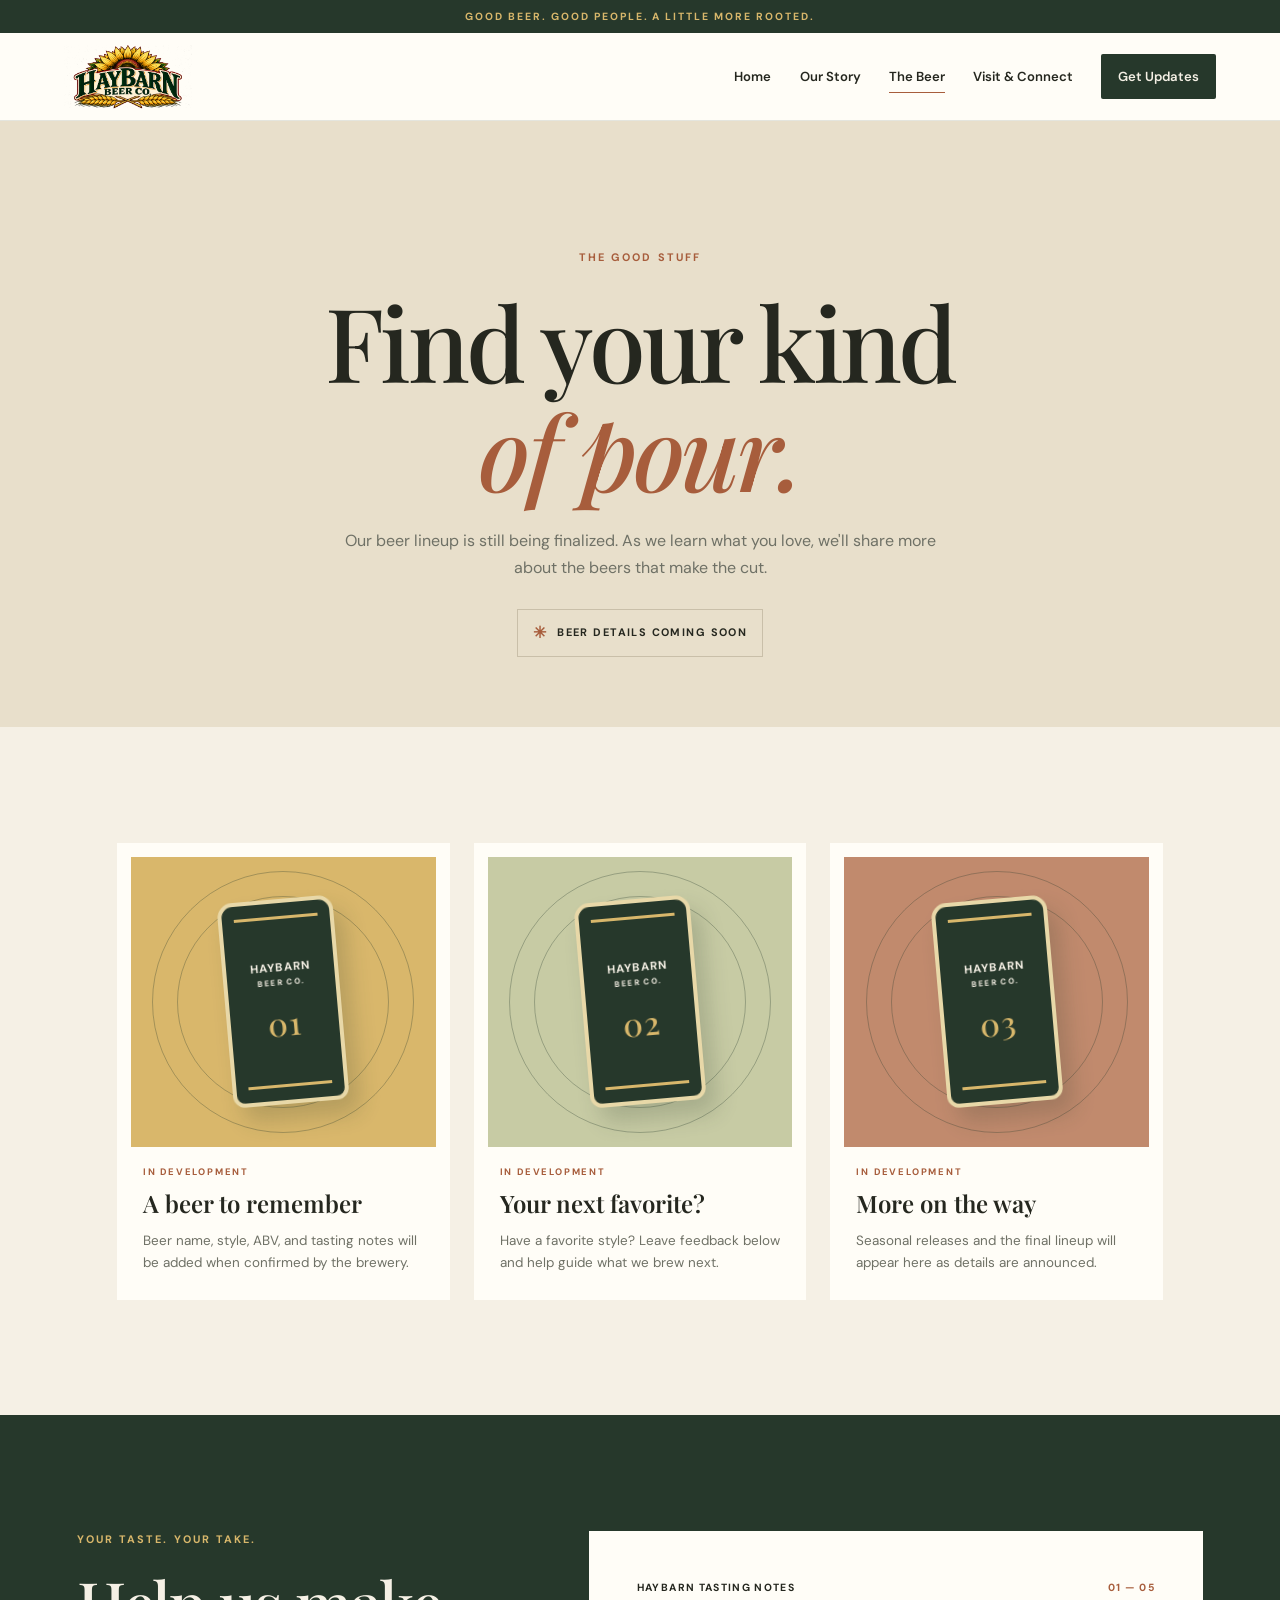
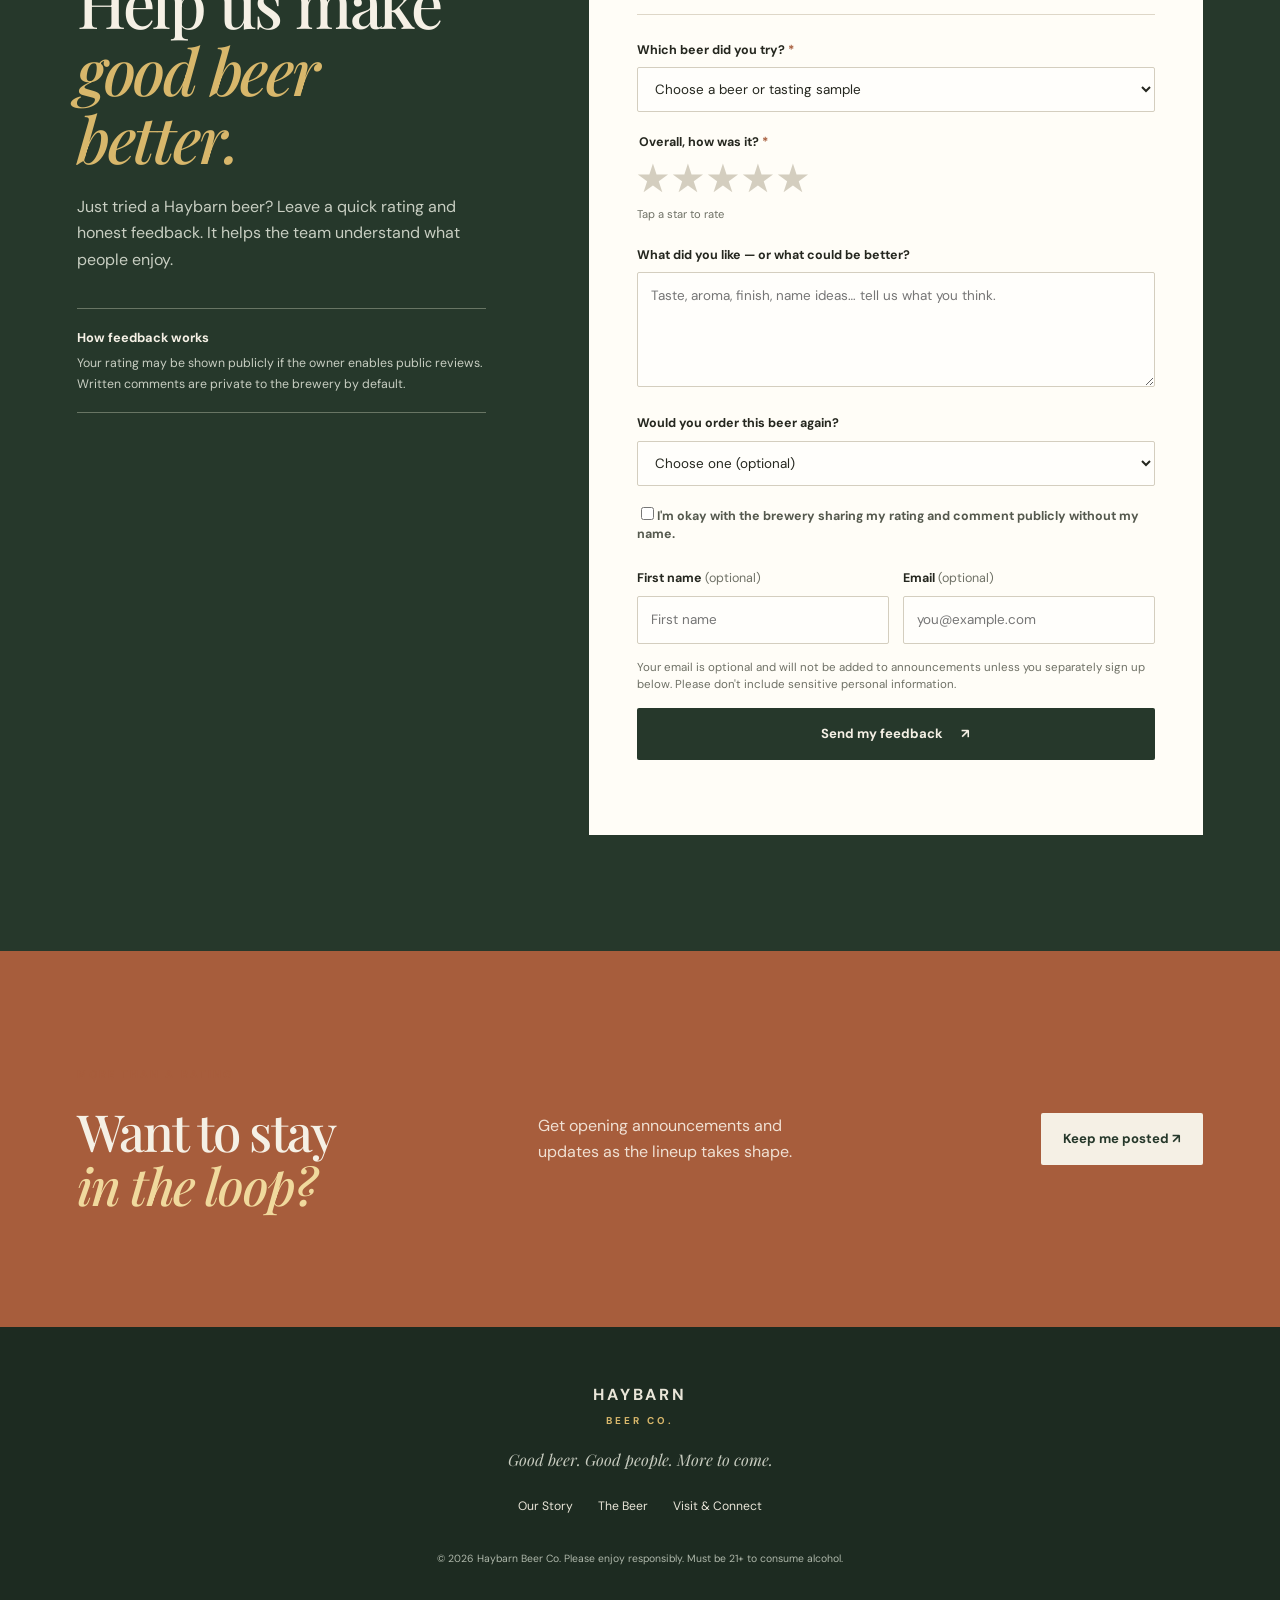
==== beer.html @ 7cfd54af "Initial Haybarn Beer Co. website" ====
<!doctype html>
<html lang="en">
<head>
  <meta charset="utf-8"><meta name="viewport" content="width=device-width, initial-scale=1"><meta name="theme-color" content="#26382b">
  <meta name="description" content="Explore Haybarn Beer Co. beers and share your tasting feedback.">
  <title>The Beer & Feedback | Haybarn Beer Co.</title>
  <link rel="preconnect" href="https://fonts.googleapis.com"><link rel="preconnect" href="https://fonts.gstatic.com" crossorigin>
  <link href="https://fonts.googleapis.com/css2?family=DM+Sans:wght@400;500;600;700&family=Playfair+Display:wght@500;600;700&display=swap" rel="stylesheet">
  <link rel="stylesheet" href="style.css"><script src="script.js" defer></script>
</head>
<body>
  <div class="announcement-bar">GOOD BEER. GOOD PEOPLE. A LITTLE MORE ROOTED.</div>
  <header class="site-header"><a class="brand" href="index.html" aria-label="Haybarn Beer Co. home"><img class="brand-logo" src="assets/haybarn-logo.png" alt="Haybarn Beer Co."></a><button class="nav-toggle" aria-expanded="false" aria-controls="site-nav" aria-label="Toggle navigation"><span></span><span></span><span></span></button><nav id="site-nav" class="site-nav"><a href="index.html">Home</a><a href="story.html">Our Story</a><a class="active" href="beer.html">The Beer</a><a href="visit.html">Visit & Connect</a><a class="nav-cta" href="visit.html#updates">Get Updates</a></nav></header>
  <main>
    <section class="page-hero beer-hero"><p class="eyebrow">THE GOOD STUFF</p><h1>Find your kind<br><em>of pour.</em></h1><p>Our beer lineup is still being finalized. As we learn what you love, we'll share more about the beers that make the cut.</p><div class="coming-soon-tag"><span>✳</span> BEER DETAILS COMING SOON</div></section>
    <section class="section beer-placeholder-grid"><article class="beer-placeholder"><div class="beer-art art-amber"><span class="can-label">HAYBARN<br><small>BEER CO.</small><b>01</b></span></div><div><p class="eyebrow">IN DEVELOPMENT</p><h3>A beer to remember</h3><p>Beer name, style, ABV, and tasting notes will be added when confirmed by the brewery.</p></div></article><article class="beer-placeholder"><div class="beer-art art-gold"><span class="can-label">HAYBARN<br><small>BEER CO.</small><b>02</b></span></div><div><p class="eyebrow">IN DEVELOPMENT</p><h3>Your next favorite?</h3><p>Have a favorite style? Leave feedback below and help guide what we brew next.</p></div></article><article class="beer-placeholder"><div class="beer-art art-rust"><span class="can-label">HAYBARN<br><small>BEER CO.</small><b>03</b></span></div><div><p class="eyebrow">IN DEVELOPMENT</p><h3>More on the way</h3><p>Seasonal releases and the final lineup will appear here as details are announced.</p></div></article></section>

    <section class="section feedback-section" id="feedback"><div class="feedback-intro"><p class="eyebrow eyebrow-gold">YOUR TASTE. YOUR TAKE.</p><h2>Help us make<br><em>good beer better.</em></h2><p>Just tried a Haybarn beer? Leave a quick rating and honest feedback. It helps the team understand what people enjoy.</p><div class="feedback-note"><strong>How feedback works</strong><span>Your rating may be shown publicly if the owner enables public reviews. Written comments are private to the brewery by default.</span></div></div>
      <form class="feedback-form" id="feedback-form">
        <div class="form-heading"><span>HAYBARN TASTING NOTES</span><span class="form-index">01 — 05</span></div>
        <label for="beer-select">Which beer did you try? <span class="required">*</span></label>
        <select id="beer-select" name="beer" required><option value="">Choose a beer or tasting sample</option><option>Sample 1 — name to be confirmed</option><option>Sample 2 — name to be confirmed</option><option>Sample 3 — name to be confirmed</option><option>Not sure / multiple beers</option></select>
        <fieldset class="rating-field"><legend>Overall, how was it? <span class="required">*</span></legend><div class="star-rating" role="radiogroup" aria-label="Overall rating">
          <input type="radio" id="star-5" name="rating" value="5" required><label for="star-5" title="5 stars">★</label>
          <input type="radio" id="star-4" name="rating" value="4"><label for="star-4" title="4 stars">★</label>
          <input type="radio" id="star-3" name="rating" value="3"><label for="star-3" title="3 stars">★</label>
          <input type="radio" id="star-2" name="rating" value="2"><label for="star-2" title="2 stars">★</label>
          <input type="radio" id="star-1" name="rating" value="1"><label for="star-1" title="1 star">★</label>
        </div><span class="rating-hint" id="rating-hint">Tap a star to rate</span></fieldset>
        <label for="liked">What did you like — or what could be better?</label><textarea id="liked" name="comments" rows="4" maxlength="1200" placeholder="Taste, aroma, finish, name ideas… tell us what you think."></textarea>
        <label for="would-order">Would you order this beer again?</label><select id="would-order" name="would_order"><option value="">Choose one (optional)</option><option>Definitely</option><option>Probably</option><option>Not sure yet</option><option>Probably not</option></select>
        <label class="checkbox-label"><input type="checkbox" name="public_ok" value="yes"><span>I'm okay with the brewery sharing my rating and comment publicly without my name.</span></label>
        <div class="form-two"><div><label for="review-name">First name <span class="optional">(optional)</span></label><input id="review-name" name="first_name" maxlength="60" autocomplete="given-name" placeholder="First name"></div><div><label for="review-email">Email <span class="optional">(optional)</span></label><input id="review-email" name="email" type="email" maxlength="160" autocomplete="email" placeholder="you@example.com"></div></div>
        <p class="privacy-note">Your email is optional and will not be added to announcements unless you separately sign up below. Please don't include sensitive personal information.</p>
        <button class="button button-dark button-full" type="submit">Send my feedback <span aria-hidden="true">↗</span></button>
        <p class="form-status" id="feedback-status" role="status" aria-live="polite"></p>
      </form>
    </section>
    <section class="section review-callout"><div><p class="eyebrow">MORE THAN A RATING</p><h2>Want to stay<br><em>in the loop?</em></h2></div><p>Get opening announcements and updates as the lineup takes shape.</p><a class="button button-light" href="visit.html#updates">Keep me posted ↗</a></section>
  </main>
  <footer class="site-footer"><a class="footer-brand" href="index.html">HAYBARN <span>BEER CO.</span></a><p>Good beer. Good people. More to come.</p><div class="footer-links"><a href="story.html">Our Story</a><a href="beer.html">The Beer</a><a href="visit.html">Visit & Connect</a></div><small>© <span data-year></span> Haybarn Beer Co. Please enjoy responsibly. Must be 21+ to consume alcohol.</small></footer>
</body></html>
---- style.css ----
/* Haybarn Beer Co. — rustic editorial design system */
:root{--forest:#26382b;--forest-2:#354936;--cream:#f5f0e5;--paper:#fffdf7;--gold:#d8b76b;--rust:#a75d3c;--ink:#25271f;--muted:#6f7166;--line:#ded7c8;--serif:"Playfair Display",Georgia,serif;--sans:"DM Sans",Arial,sans-serif;--max:1200px}
*{box-sizing:border-box}html{scroll-behavior:smooth;scroll-padding-top:90px}body{margin:0;background:var(--cream);color:var(--ink);font-family:var(--sans);line-height:1.65}a{color:inherit;text-decoration:none}button,input,select,textarea{font:inherit}button,a,input,select,textarea{-webkit-tap-highlight-color:transparent}a:focus-visible,button:focus-visible,input:focus-visible,select:focus-visible,textarea:focus-visible{outline:3px solid var(--rust);outline-offset:3px}.announcement-bar{background:var(--forest);color:var(--gold);text-align:center;padding:8px 14px;font-size:.65rem;font-weight:700;letter-spacing:.19em}.site-header{height:88px;padding:0 max(5vw,24px);display:flex;align-items:center;justify-content:space-between;gap:28px;background:var(--paper);border-bottom:1px solid rgba(38,56,43,.12);position:sticky;top:0;z-index:20}.brand{display:flex;align-items:center;gap:11px;flex-shrink:0}.brand-logo{display:block;width:clamp(150px,19vw,230px);height:auto;max-height:64px;object-fit:contain;object-position:left center}.brand-mark{width:46px;height:46px;border:1.5px solid var(--forest);border-radius:50%;display:grid;place-items:center;font:700 1rem var(--serif);letter-spacing:-.08em;color:var(--forest);position:relative}.brand-mark:after{content:"";position:absolute;inset:4px;border:1px solid var(--gold);border-radius:50%}.brand-name{font-size:.98rem;font-weight:700;letter-spacing:.13em;line-height:1.1}.brand-name small{display:block;text-align:center;font-size:.58rem;letter-spacing:.28em;margin-top:5px}.site-nav{display:flex;align-items:center;gap:clamp(15px,2.2vw,32px);font-size:.82rem;font-weight:600}.site-nav>a:not(.nav-cta){padding:9px 0;position:relative}.site-nav>a:not(.nav-cta):after{content:"";position:absolute;left:0;bottom:3px;width:0;height:1px;background:var(--rust);transition:width .2s}.site-nav>a:hover:after,.site-nav>a.active:after{width:100%}.nav-cta{background:var(--forest);color:var(--cream);padding:12px 17px;border-radius:2px}.nav-cta:hover,.button-dark:hover{background:var(--rust)}.nav-toggle{display:none;background:none;border:0;padding:8px}.nav-toggle span{display:block;width:25px;height:2px;background:var(--forest);margin:5px}
h1,h2,h3,p{margin-top:0}h1,h2{font-family:var(--serif);font-weight:500;line-height:1.06;letter-spacing:-.035em}h1{font-size:clamp(3.5rem,7.6vw,7.2rem);margin-bottom:24px}h2{font-size:clamp(2.6rem,5vw,4.7rem);margin-bottom:22px}h3{font-family:var(--serif);font-weight:600;font-size:1.6rem;line-height:1.2;margin-bottom:12px}h1 em,h2 em{color:var(--rust);font-weight:500}p{margin-bottom:17px}.eyebrow{font-size:.68rem;letter-spacing:.19em;font-weight:700;color:var(--rust);margin-bottom:20px}.eyebrow-gold{color:var(--gold)}.hero{display:grid;grid-template-columns:1fr 1fr;min-height:610px;background:var(--forest);color:var(--cream)}.hero-copy{padding:clamp(48px,8vw,110px) clamp(28px,7vw,100px);align-self:center}.hero-copy h1 em{color:var(--gold)}.hero-intro{max-width:460px;color:#e1dfd3;font-size:1.04rem}.hero-actions{display:flex;align-items:center;gap:25px;flex-wrap:wrap;margin-top:30px}.button{display:inline-flex;justify-content:center;align-items:center;gap:18px;padding:14px 21px;border:1px solid transparent;border-radius:2px;font-size:.82rem;font-weight:700;transition:background .2s,color .2s,border-color .2s;cursor:pointer;min-height:48px}.button-light{background:var(--cream);color:var(--forest)}.button-light:hover{background:var(--gold)}.button-dark{background:var(--forest);color:var(--cream)}.button-outline{border-color:var(--forest);color:var(--forest)}.button-outline:hover{background:var(--forest);color:var(--cream)}.button-full{width:100%}.text-link{font-size:.82rem;font-weight:700;color:var(--forest);border-bottom:1px solid var(--gold);padding-bottom:5px}.text-link span{margin-left:7px}.light-link{color:var(--cream);border-color:var(--gold)}.fine-print,.privacy-note{font-size:.72rem;color:var(--muted);line-height:1.5}.hero-copy .fine-print{color:#b8c0b2;margin-top:26px;margin-bottom:0}.hero-art{position:relative;overflow:hidden;min-height:480px;background:#d8b76b}.hero-art:after{content:"";position:absolute;inset:0;background:linear-gradient(90deg,rgba(38,56,43,.12),transparent 35%);pointer-events:none}.sun{position:absolute;width:170px;height:170px;border-radius:50%;background:#f5e5ad;top:14%;right:17%;z-index:1}.hill{position:absolute;width:125%;height:50%;border-radius:50% 50% 0 0;left:-10%;bottom:-8%}.hill-back{background:#81916a;transform:rotate(-8deg);bottom:7%}.hill-front{background:#4c6447;transform:rotate(8deg);bottom:-13%;left:-12%}.barn{position:absolute;width:205px;left:42%;top:40%;z-index:3;transform:translateX(-50%)}.barn-roof{height:0;width:0;border-left:120px solid transparent;border-right:120px solid transparent;border-bottom:95px solid #713f2c;position:relative;left:-17px}.barn-body{height:165px;background:#a75d3c;border:5px solid #f0dca8;position:relative;margin-top:-1px;box-shadow:inset 0 0 0 5px #a75d3c}.barn-door{position:absolute;bottom:0;left:50%;transform:translateX(-50%);height:100px;width:70px;background:#47392a;border:4px solid #f0dca8;border-bottom:0;border-radius:36px 36px 0 0}.barn-window{position:absolute;top:30px;right:18px;width:25px;height:25px;background:#f0dca8;border:4px solid #713f2c}.hero-stamp{position:absolute;top:12%;left:9%;z-index:4;border:1px solid var(--forest);border-radius:50%;width:112px;height:112px;display:grid;place-content:center;text-align:center;color:var(--forest);font-size:.62rem;font-weight:700;line-height:1.4;letter-spacing:.12em;transform:rotate(-13deg)}.art-caption{position:absolute;z-index:5;bottom:26px;left:30px;font-size:.62rem;letter-spacing:.17em;font-weight:700;color:#fff8e7}.ticker{display:flex;align-items:center;justify-content:center;gap:clamp(15px,4vw,54px);padding:22px 15px;background:var(--gold);font-size:.67rem;font-weight:700;letter-spacing:.16em;flex-wrap:wrap}.ticker b{color:var(--rust);font-size:1rem}.section{padding:clamp(65px,9vw,120px) max(6vw,24px)}.intro-grid{display:grid;grid-template-columns:1fr 1fr;gap:8vw;max-width:var(--max);margin:auto}.intro-body{max-width:490px;align-self:end}.intro-body p{color:#55594e}.intro-body .text-link{display:inline-block;margin-top:10px}.dark-section{background:var(--forest);color:var(--cream)}.section-heading{max-width:var(--max);margin:0 auto 48px;display:flex;align-items:end;justify-content:space-between;gap:45px}.section-heading h2 em{color:var(--gold)}.section-heading>p{max-width:360px;color:#c8cec2}.feature-cards{max-width:var(--max);margin:auto;display:grid;grid-template-columns:repeat(3,1fr);border-top:1px solid #687564;border-bottom:1px solid #687564}.feature-card{padding:28px 28px 30px 0}.feature-card+.feature-card{border-left:1px solid #687564;padding-left:28px}.card-number{font-size:.63rem;letter-spacing:.17em;color:var(--gold);font-weight:700}.feature-icon{font-size:1.8rem;color:var(--gold);margin:27px 0 15px}.feature-card p{font-size:.9rem;color:#c8cec2;min-height:72px}.feature-card .text-link{display:inline-block;margin-top:10px}.home-cta{display:flex;align-items:center;justify-content:center;gap:clamp(25px,5vw,75px);max-width:var(--max);margin:auto}.home-cta h2{font-size:clamp(2.5rem,4vw,3.6rem);margin-bottom:12px}.home-cta p:last-child{margin:0;color:var(--muted)}.cta-seal{flex:0 0 100px;height:100px;border:1px solid var(--rust);border-radius:50%;display:grid;place-content:center;text-align:center;font:700 2rem var(--serif);line-height:.8;color:var(--rust);position:relative}.cta-seal:after{content:"";position:absolute;inset:6px;border:1px solid var(--gold);border-radius:50%}.cta-seal small{font-size:1rem;margin-top:7px}
.site-footer{background:#1d2b21;color:#e9e5d8;text-align:center;padding:55px 24px 30px}.footer-brand{font-weight:700;letter-spacing:.18em;font-size:1rem}.footer-brand span{display:block;font-size:.62rem;letter-spacing:.3em;margin-top:4px;color:var(--gold)}.site-footer>p{font-family:var(--serif);font-style:italic;color:#c7cbbf;margin:18px 0 22px}.footer-links{display:flex;justify-content:center;gap:25px;flex-wrap:wrap;font-size:.76rem;margin-bottom:28px}.footer-links a:hover{color:var(--gold)}.site-footer>small{font-size:.65rem;color:#aeb7aa}
.page-hero{text-align:center;padding:clamp(70px,10vw,130px) 24px 70px;position:relative;overflow:hidden}.page-hero>p:not(.eyebrow){max-width:600px;margin:0 auto 28px;color:var(--muted)}.page-hero h1{font-size:clamp(3.6rem,8vw,7rem)}.story-hero{background:#e6ddc9}.story-illustration{height:190px;max-width:650px;margin:50px auto -70px;position:relative;overflow:hidden}.story-illustration .sun{width:110px;height:110px;top:0;right:30%}.field-lines{position:absolute;bottom:-120px;left:-10%;width:120%;height:230px;border-radius:50%;background:repeating-linear-gradient(170deg,transparent 0 17px,#b2b68b 18px 20px);z-index:2}.mini-barn{position:absolute;z-index:3;bottom:20px;left:48%;width:70px;height:65px;background:#a75d3c;border:3px solid var(--cream)}.mini-barn:before{content:"";position:absolute;top:-31px;left:-8px;border-left:42px solid transparent;border-right:42px solid transparent;border-bottom:32px solid var(--forest)}.mini-barn span{position:absolute;bottom:0;left:23px;width:20px;height:32px;background:var(--forest)}.story-content{display:grid;grid-template-columns:.8fr 1.2fr;gap:9vw;max-width:var(--max);margin:auto}.story-side h2{font-size:clamp(2.7rem,4vw,4.3rem)}.story-main{max-width:650px}.story-main p{color:#55594e}.story-main .lead{font:500 1.45rem/1.45 var(--serif);color:var(--ink)}.pull-quote{border-left:3px solid var(--gold);padding:16px 0 16px 25px;margin:38px 0;font:500 2rem/1.3 var(--serif);color:var(--forest)}.values-band{background:#e8dfcb;padding:55px max(6vw,24px);display:grid;grid-template-columns:repeat(3,1fr);gap:35px}.values-band article{max-width:320px;margin:auto}.values-band article>span{font-size:.7rem;color:var(--rust);letter-spacing:.15em;font-weight:700}.values-band h3{margin-top:14px}.values-band p{font-size:.88rem;color:#5f6258}.story-bottom{text-align:center}.story-bottom>p:not(.eyebrow){color:var(--muted)}.story-bottom .hero-actions{justify-content:center}
.beer-hero{background:#e8dfcb}.coming-soon-tag{display:inline-flex;align-items:center;gap:10px;border:1px solid #c9bfa9;padding:10px 15px;font-size:.68rem;font-weight:700;letter-spacing:.13em}.coming-soon-tag span{color:var(--rust);font-size:1rem}.beer-placeholder-grid{max-width:var(--max);margin:auto;display:grid;grid-template-columns:repeat(3,1fr);gap:24px}.beer-placeholder{background:var(--paper);padding:14px 14px 26px}.beer-placeholder>div:last-child{padding:18px 12px 0}.beer-placeholder .eyebrow{font-size:.59rem;margin-bottom:9px}.beer-placeholder h3{font-size:1.5rem}.beer-placeholder p:last-child{font-size:.84rem;color:var(--muted);margin-bottom:0}.beer-art{height:290px;display:grid;place-items:center;overflow:hidden;position:relative}.art-amber{background:#d9b76b}.art-gold{background:#c7cba4}.art-rust{background:#c18a6d}.beer-art:before{content:"";position:absolute;width:260px;height:260px;border:1px solid rgba(38,56,43,.3);border-radius:50%}.beer-art:after{content:"";position:absolute;width:210px;height:210px;border:1px solid rgba(38,56,43,.3);border-radius:50%}.can-label{position:relative;z-index:2;width:116px;height:205px;border-radius:15px 15px 12px 12px;background:var(--forest);border:4px solid #e8d8a8;box-shadow:10px 15px 22px #27352833;display:flex;flex-direction:column;align-items:center;justify-content:center;color:var(--cream);font-size:.72rem;font-weight:700;letter-spacing:.1em;text-align:center;line-height:1.5;transform:rotate(-5deg)}.can-label:before,.can-label:after{content:"";position:absolute;left:12px;right:12px;height:3px;background:var(--gold)}.can-label:before{top:13px}.can-label:after{bottom:13px}.can-label small{font-size:.5rem;letter-spacing:.18em}.can-label b{font:500 2rem var(--serif);color:var(--gold);margin-top:13px}.feedback-section{background:var(--forest);color:var(--cream);display:grid;grid-template-columns:.8fr 1.2fr;gap:8vw;align-items:start}.feedback-intro{max-width:430px;position:sticky;top:130px}.feedback-intro h2 em{color:var(--gold)}.feedback-intro>p:not(.eyebrow){color:#c8cec2}.feedback-note{border-top:1px solid #687564;border-bottom:1px solid #687564;padding:18px 0;margin-top:35px;display:grid;gap:5px}.feedback-note strong{font-size:.8rem}.feedback-note span{font-size:.77rem;color:#c8cec2}.feedback-form{background:var(--paper);color:var(--ink);padding:clamp(24px,4vw,48px);max-width:680px;width:100%;margin-left:auto}.form-heading{display:flex;justify-content:space-between;gap:10px;border-bottom:1px solid var(--line);padding-bottom:18px;margin-bottom:25px;font-size:.65rem;font-weight:700;letter-spacing:.13em}.form-index{color:var(--rust)}.feedback-form label,.signup-form label:not(.checkbox-label){display:block;font-size:.78rem;font-weight:700;margin:18px 0 7px}.required{color:var(--rust)}.optional{font-weight:400;color:var(--muted)}.feedback-form select,.feedback-form textarea,.feedback-form input:not([type=checkbox]),.signup-form input:not([type=checkbox]){width:100%;padding:12px 13px;border:1px solid #d4cebf;border-radius:2px;background:#fffefb;color:var(--ink);font-size:.84rem}.feedback-form textarea{resize:vertical;min-height:100px}.rating-field{border:0;padding:0;margin:20px 0 14px}.rating-field legend{font-size:.78rem;font-weight:700;margin-bottom:7px}.star-rating{display:flex;flex-direction:row-reverse;justify-content:flex-end;gap:5px}.star-rating input{position:absolute;opacity:0;pointer-events:none}.star-rating label{font-size:2.1rem!important;color:#d4cebf;cursor:pointer;margin:0!important;line-height:1.2}.star-rating label:hover,.star-rating label:hover~label,.star-rating input:checked~label{color:#c28d2d}.star-rating input:focus-visible+label{outline:2px solid var(--rust);outline-offset:3px}.rating-hint{font-size:.7rem;color:var(--muted)}.checkbox-label{display:flex;align-items:flex-start;gap:10px;font-size:.75rem;line-height:1.45;color:#55594e;margin:18px 0}.checkbox-label input{margin-top:3px;accent-color:var(--forest);flex:0 0 auto}.form-two{display:grid;grid-template-columns:1fr 1fr;gap:14px}.privacy-note{margin:15px 0}.form-status{font-size:.8rem;font-weight:600;margin:12px 0 0;min-height:1.2em}.form-status.success{color:#2e6b40}.form-status.error{color:#a33f30}.review-callout{background:var(--rust);color:var(--cream);display:flex;align-items:center;justify-content:space-between;gap:35px}.review-callout h2{font-size:clamp(2.5rem,4vw,4rem);margin:0}.review-callout h2 em{color:#f0d99d}.review-callout>p{max-width:300px;color:#f0e0d3;margin:0}
.visit-hero{background:#e8dfcb;padding-bottom:0}.visit-hero .button{margin-bottom:15px}.visit-landscape{height:250px;max-width:950px;position:relative;margin:30px auto 0;overflow:hidden}.visit-landscape .sun{width:120px;height:120px;right:25%;top:5%}.landscape-hill{position:absolute;bottom:-50px;width:120%;height:190px;border-radius:50% 50% 0 0}.landscape-hill.one{background:#a9ad83;left:-15%;bottom:0}.landscape-hill.two{background:#526b4b;left:10%;bottom:-80px;transform:rotate(-8deg)}.landscape-barn{position:absolute;left:48%;bottom:40px;width:110px;height:90px;z-index:2}.landscape-roof{position:absolute;top:-42px;left:-12px;border-left:67px solid transparent;border-right:67px solid transparent;border-bottom:45px solid #713f2c}.landscape-body{height:90px;background:#a75d3c;border:4px solid #f0dca8;position:relative}.landscape-body span{position:absolute;bottom:0;left:35px;width:32px;height:50px;background:#453a2d;border:3px solid #f0dca8;border-bottom:0;border-radius:16px 16px 0 0}.connect-grid{display:grid;grid-template-columns:1fr 1fr;gap:9vw;max-width:var(--max);margin:auto}.connect-grid>div:first-child{max-width:470px}.connect-grid>div:first-child>p:not(.eyebrow){color:var(--muted)}.social-list{margin-top:30px;border-top:1px solid var(--line)}.social-link{display:flex;justify-content:space-between;padding:16px 0;border-bottom:1px solid var(--line);font-weight:700;font-size:.9rem}.social-link span{color:var(--rust)}.placeholder-link{opacity:.65;cursor:default}.updates-card{background:var(--forest);color:var(--cream);padding:clamp(25px,4vw,48px);align-self:start}.updates-card h2{font-size:clamp(2.5rem,4vw,3.8rem)}.updates-card h2 em{color:var(--gold)}.updates-card>p:not(.eyebrow){color:#c8cec2;font-size:.9rem}.signup-form{margin-top:28px}.signup-form label:not(.checkbox-label){color:var(--cream)}.signup-form input:not([type=checkbox]){background:#fdfaf2;border-color:#788574}.signup-consent{color:#c8cec2;margin:18px 0}.signup-consent input{accent-color:var(--gold)}.updates-card .privacy-note{color:#b9c1b3}.updates-card .form-status.success{color:#cce4bd}.updates-card .form-status.error{color:#ffb4a8}.visit-info{background:#e8dfcb;display:grid;grid-template-columns:100px 1fr auto;gap:35px;align-items:center}.info-mark{width:85px;height:85px;border:1px solid var(--rust);border-radius:50%;display:grid;place-items:center;font:700 1.6rem var(--serif);color:var(--rust)}.visit-info h2{font-size:clamp(2.2rem,4vw,3.6rem);margin-bottom:12px}.visit-info>div:nth-child(2)>p:last-child{color:var(--muted);max-width:570px;margin-bottom:0}.info-status{font-size:.66rem;font-weight:700;letter-spacing:.1em;display:flex;align-items:center;gap:8px;white-space:nowrap}.status-dot{width:8px;height:8px;background:var(--rust);border-radius:50%}
@media(max-width:900px){.site-header{padding:0 24px}.site-nav{gap:15px;font-size:.76rem}.hero-copy{padding:55px 35px}.hero-art{min-height:460px}.section-heading{align-items:start;flex-direction:column;gap:0}.section-heading>p{max-width:500px}.feedback-section{gap:35px}.feedback-intro{position:static}.visit-info{grid-template-columns:80px 1fr}.info-status{grid-column:2}.info-mark{width:70px;height:70px}}
@media(max-width:700px){.announcement-bar{font-size:.55rem;letter-spacing:.12em}.site-header{height:74px}.brand-logo{width:clamp(145px,42vw,205px);max-height:54px}.brand-mark{width:40px;height:40px}.brand-name{font-size:.85rem}.nav-toggle{display:block}.site-nav{display:none;position:absolute;top:73px;left:0;right:0;background:var(--paper);padding:20px 25px 25px;box-shadow:0 12px 18px #17261a20;align-items:stretch;flex-direction:column;gap:8px}.site-nav.open{display:flex}.site-nav>a:not(.nav-cta){padding:10px 0}.site-nav>a:not(.nav-cta):after{display:none}.nav-cta{text-align:center;margin-top:7px}.hero{grid-template-columns:1fr}.hero-copy{padding:65px 26px 55px}.hero-copy h1{font-size:clamp(3.7rem,16vw,5.6rem)}.hero-art{min-height:370px}.sun{width:125px;height:125px}.barn{transform:translateX(-50%) scale(.8);transform-origin:top center;top:38%}.hero-stamp{width:90px;height:90px;font-size:.5rem}.art-caption{font-size:.53rem}.ticker{gap:12px;font-size:.55rem;padding:17px 10px}.ticker b{font-size:.8rem}.section{padding:65px 24px}.intro-grid,.story-content,.connect-grid{grid-template-columns:1fr;gap:28px}.intro-body{max-width:none}.section-heading{margin-bottom:30px}.feature-cards{grid-template-columns:1fr}.feature-card,.feature-card+.feature-card{padding:25px 0;border-left:0;border-bottom:1px solid #687564}.feature-card:last-child{border-bottom:0}.feature-card p{min-height:0}.home-cta{align-items:flex-start;flex-wrap:wrap;justify-content:flex-start;gap:20px}.cta-seal{flex-basis:78px;height:78px;font-size:1.6rem}.home-cta>div:nth-child(2){flex:1;min-width:190px}.home-cta .button{margin-left:98px}.page-hero{padding:70px 24px 50px}.page-hero h1{font-size:clamp(3.5rem,15vw,5.5rem)}.story-illustration{margin-top:35px;margin-bottom:-50px;height:150px}.values-band{grid-template-columns:1fr;padding:40px 24px;gap:22px}.values-band article{max-width:none;width:100%}.story-bottom .hero-actions{flex-direction:column;align-items:center}.beer-placeholder-grid{grid-template-columns:1fr;gap:18px;padding-top:45px;padding-bottom:45px}.beer-placeholder{display:grid;grid-template-columns:.85fr 1.15fr;gap:16px;padding:10px}.beer-art{height:220px}.beer-placeholder>div:last-child{padding:12px 5px 10px 0;align-self:center}.can-label{transform:scale(.82) rotate(-5deg)}.feedback-section{grid-template-columns:1fr;gap:30px}.feedback-intro{max-width:none}.feedback-form{margin:0;padding:24px 19px}.form-two{grid-template-columns:1fr;gap:0}.review-callout{align-items:flex-start;flex-direction:column;gap:20px}.review-callout>p{max-width:none}.visit-landscape{height:180px}.landscape-barn{transform:scale(.8);transform-origin:bottom center}.connect-grid{gap:45px}.updates-card{padding:28px 22px}.visit-info{grid-template-columns:1fr;gap:18px}.info-status{grid-column:auto}.info-mark{width:65px;height:65px}.footer-links{gap:15px}.site-footer{padding-top:45px}}
@media(prefers-reduced-motion:reduce){html{scroll-behavior:auto}*,*:before,*:after{transition:none!important;animation:none!important}}
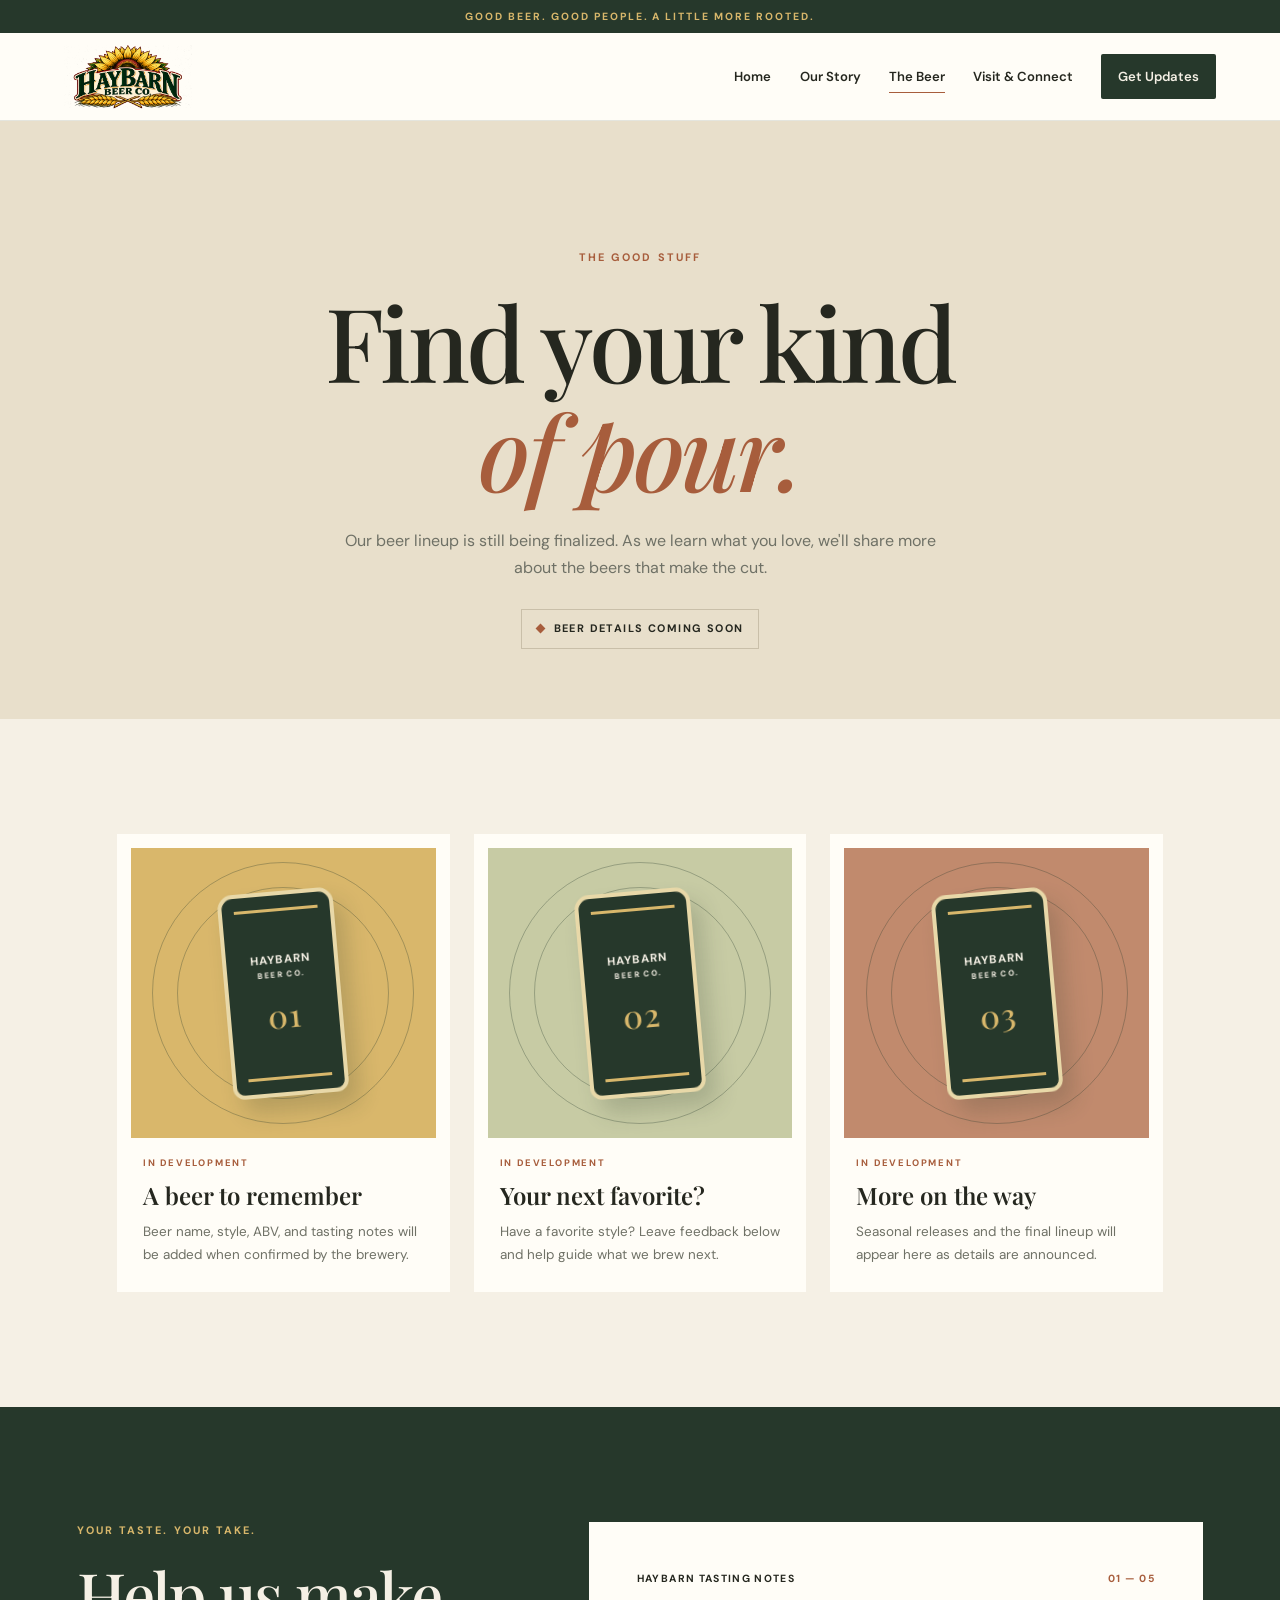
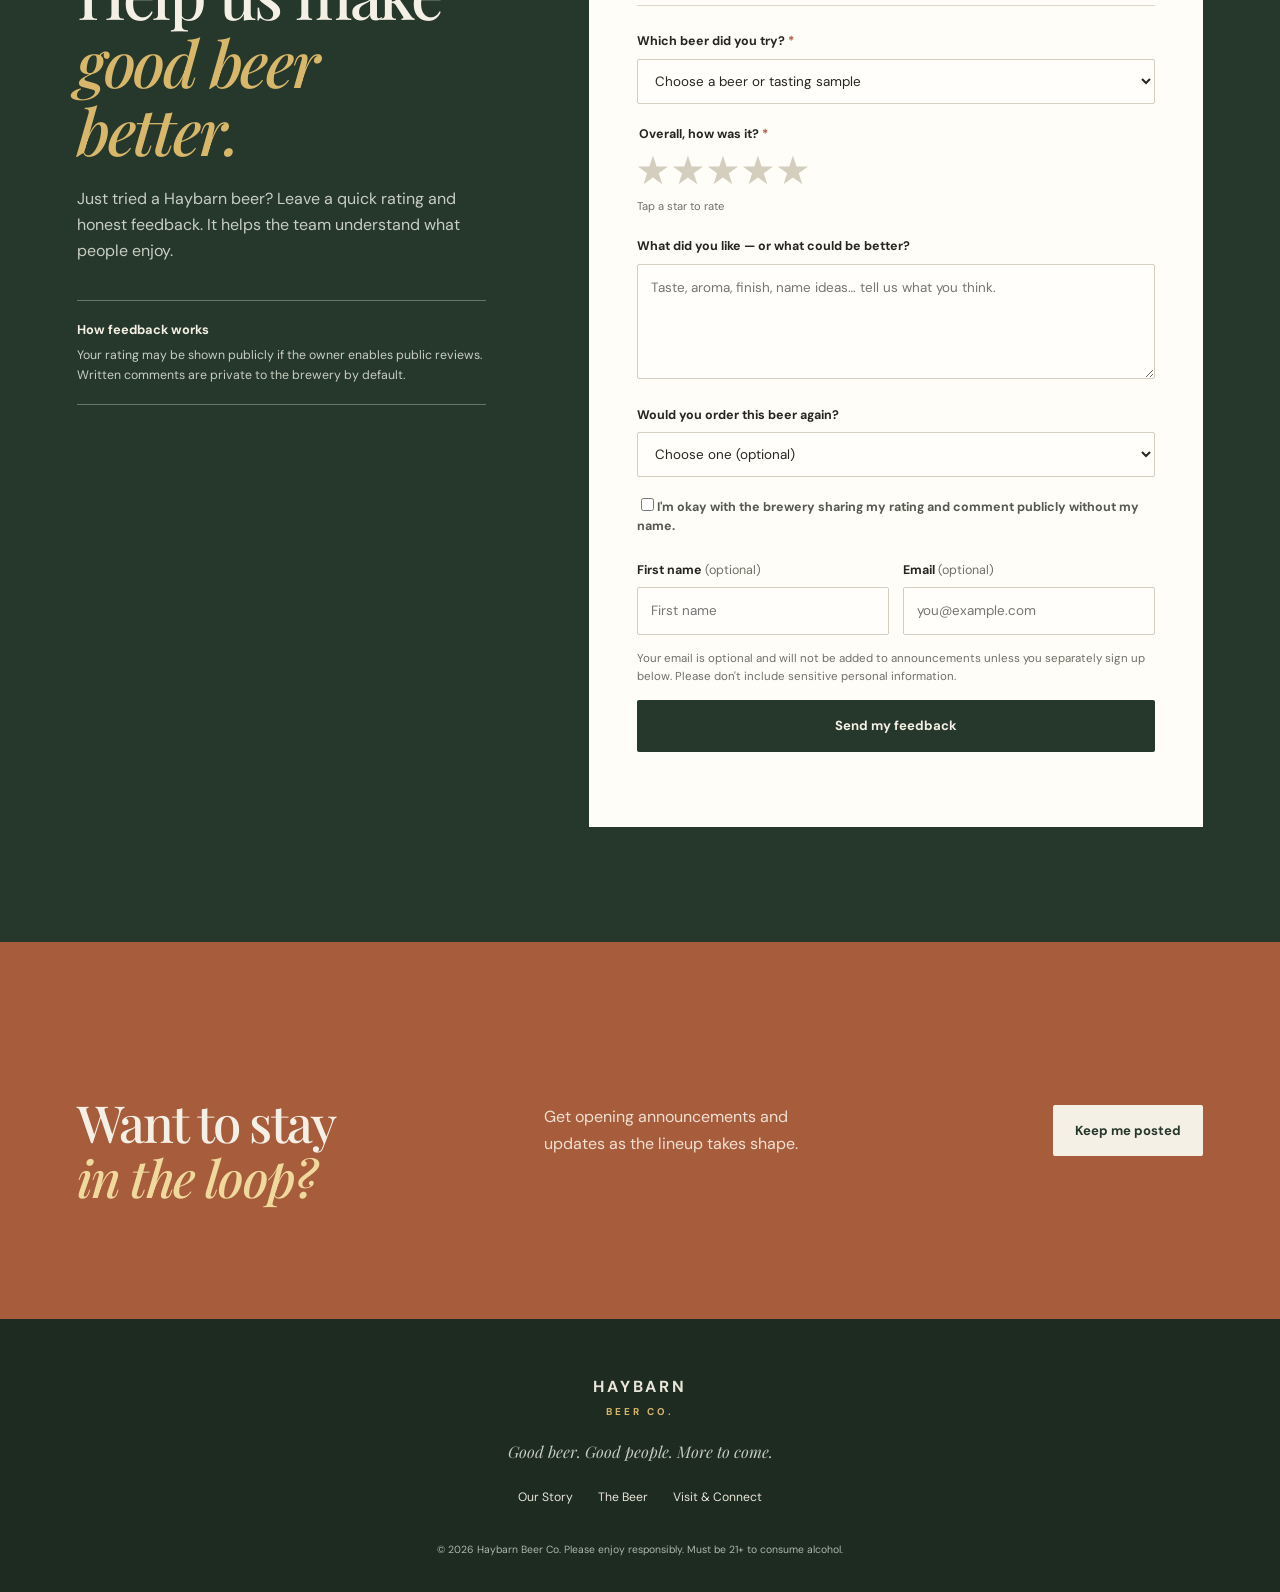
==== commit 3dd4853f: "Improvement" ====
--- a/beer.html
+++ b/beer.html
@@ -12,7 +12,7 @@
   <div class="announcement-bar">GOOD BEER. GOOD PEOPLE. A LITTLE MORE ROOTED.</div>
   <header class="site-header"><a class="brand" href="index.html" aria-label="Haybarn Beer Co. home"><img class="brand-logo" src="assets/haybarn-logo.png" alt="Haybarn Beer Co."></a><button class="nav-toggle" aria-expanded="false" aria-controls="site-nav" aria-label="Toggle navigation"><span></span><span></span><span></span></button><nav id="site-nav" class="site-nav"><a href="index.html">Home</a><a href="story.html">Our Story</a><a class="active" href="beer.html">The Beer</a><a href="visit.html">Visit & Connect</a><a class="nav-cta" href="visit.html#updates">Get Updates</a></nav></header>
   <main>
-    <section class="page-hero beer-hero"><p class="eyebrow">THE GOOD STUFF</p><h1>Find your kind<br><em>of pour.</em></h1><p>Our beer lineup is still being finalized. As we learn what you love, we'll share more about the beers that make the cut.</p><div class="coming-soon-tag"><span>✳</span> BEER DETAILS COMING SOON</div></section>
+    <section class="page-hero beer-hero"><p class="eyebrow">THE GOOD STUFF</p><h1>Find your kind<br><em>of pour.</em></h1><p>Our beer lineup is still being finalized. As we learn what you love, we'll share more about the beers that make the cut.</p><div class="coming-soon-tag">BEER DETAILS COMING SOON</div></section>
     <section class="section beer-placeholder-grid"><article class="beer-placeholder"><div class="beer-art art-amber"><span class="can-label">HAYBARN<br><small>BEER CO.</small><b>01</b></span></div><div><p class="eyebrow">IN DEVELOPMENT</p><h3>A beer to remember</h3><p>Beer name, style, ABV, and tasting notes will be added when confirmed by the brewery.</p></div></article><article class="beer-placeholder"><div class="beer-art art-gold"><span class="can-label">HAYBARN<br><small>BEER CO.</small><b>02</b></span></div><div><p class="eyebrow">IN DEVELOPMENT</p><h3>Your next favorite?</h3><p>Have a favorite style? Leave feedback below and help guide what we brew next.</p></div></article><article class="beer-placeholder"><div class="beer-art art-rust"><span class="can-label">HAYBARN<br><small>BEER CO.</small><b>03</b></span></div><div><p class="eyebrow">IN DEVELOPMENT</p><h3>More on the way</h3><p>Seasonal releases and the final lineup will appear here as details are announced.</p></div></article></section>
 
     <section class="section feedback-section" id="feedback"><div class="feedback-intro"><p class="eyebrow eyebrow-gold">YOUR TASTE. YOUR TAKE.</p><h2>Help us make<br><em>good beer better.</em></h2><p>Just tried a Haybarn beer? Leave a quick rating and honest feedback. It helps the team understand what people enjoy.</p><div class="feedback-note"><strong>How feedback works</strong><span>Your rating may be shown publicly if the owner enables public reviews. Written comments are private to the brewery by default.</span></div></div>
@@ -32,11 +32,11 @@
         <label class="checkbox-label"><input type="checkbox" name="public_ok" value="yes"><span>I'm okay with the brewery sharing my rating and comment publicly without my name.</span></label>
         <div class="form-two"><div><label for="review-name">First name <span class="optional">(optional)</span></label><input id="review-name" name="first_name" maxlength="60" autocomplete="given-name" placeholder="First name"></div><div><label for="review-email">Email <span class="optional">(optional)</span></label><input id="review-email" name="email" type="email" maxlength="160" autocomplete="email" placeholder="you@example.com"></div></div>
         <p class="privacy-note">Your email is optional and will not be added to announcements unless you separately sign up below. Please don't include sensitive personal information.</p>
-        <button class="button button-dark button-full" type="submit">Send my feedback <span aria-hidden="true">↗</span></button>
+        <button class="button button-dark button-full" type="submit">Send my feedback</button>
         <p class="form-status" id="feedback-status" role="status" aria-live="polite"></p>
       </form>
     </section>
-    <section class="section review-callout"><div><p class="eyebrow">MORE THAN A RATING</p><h2>Want to stay<br><em>in the loop?</em></h2></div><p>Get opening announcements and updates as the lineup takes shape.</p><a class="button button-light" href="visit.html#updates">Keep me posted ↗</a></section>
+    <section class="section review-callout"><div><p class="eyebrow">MORE THAN A RATING</p><h2>Want to stay<br><em>in the loop?</em></h2></div><p>Get opening announcements and updates as the lineup takes shape.</p><a class="button button-light" href="visit.html#updates">Keep me posted</a></section>
   </main>
   <footer class="site-footer"><a class="footer-brand" href="index.html">HAYBARN <span>BEER CO.</span></a><p>Good beer. Good people. More to come.</p><div class="footer-links"><a href="story.html">Our Story</a><a href="beer.html">The Beer</a><a href="visit.html">Visit & Connect</a></div><small>© <span data-year></span> Haybarn Beer Co. Please enjoy responsibly. Must be 21+ to consume alcohol.</small></footer>
 </body></html>
--- a/style.css
+++ b/style.css
@@ -1,11 +1,109 @@
 /* Haybarn Beer Co. — rustic editorial design system */
 :root{--forest:#26382b;--forest-2:#354936;--cream:#f5f0e5;--paper:#fffdf7;--gold:#d8b76b;--rust:#a75d3c;--ink:#25271f;--muted:#6f7166;--line:#ded7c8;--serif:"Playfair Display",Georgia,serif;--sans:"DM Sans",Arial,sans-serif;--max:1200px}
 *{box-sizing:border-box}html{scroll-behavior:smooth;scroll-padding-top:90px}body{margin:0;background:var(--cream);color:var(--ink);font-family:var(--sans);line-height:1.65}a{color:inherit;text-decoration:none}button,input,select,textarea{font:inherit}button,a,input,select,textarea{-webkit-tap-highlight-color:transparent}a:focus-visible,button:focus-visible,input:focus-visible,select:focus-visible,textarea:focus-visible{outline:3px solid var(--rust);outline-offset:3px}.announcement-bar{background:var(--forest);color:var(--gold);text-align:center;padding:8px 14px;font-size:.65rem;font-weight:700;letter-spacing:.19em}.site-header{height:88px;padding:0 max(5vw,24px);display:flex;align-items:center;justify-content:space-between;gap:28px;background:var(--paper);border-bottom:1px solid rgba(38,56,43,.12);position:sticky;top:0;z-index:20}.brand{display:flex;align-items:center;gap:11px;flex-shrink:0}.brand-logo{display:block;width:clamp(150px,19vw,230px);height:auto;max-height:64px;object-fit:contain;object-position:left center}.brand-mark{width:46px;height:46px;border:1.5px solid var(--forest);border-radius:50%;display:grid;place-items:center;font:700 1rem var(--serif);letter-spacing:-.08em;color:var(--forest);position:relative}.brand-mark:after{content:"";position:absolute;inset:4px;border:1px solid var(--gold);border-radius:50%}.brand-name{font-size:.98rem;font-weight:700;letter-spacing:.13em;line-height:1.1}.brand-name small{display:block;text-align:center;font-size:.58rem;letter-spacing:.28em;margin-top:5px}.site-nav{display:flex;align-items:center;gap:clamp(15px,2.2vw,32px);font-size:.82rem;font-weight:600}.site-nav>a:not(.nav-cta){padding:9px 0;position:relative}.site-nav>a:not(.nav-cta):after{content:"";position:absolute;left:0;bottom:3px;width:0;height:1px;background:var(--rust);transition:width .2s}.site-nav>a:hover:after,.site-nav>a.active:after{width:100%}.nav-cta{background:var(--forest);color:var(--cream);padding:12px 17px;border-radius:2px}.nav-cta:hover,.button-dark:hover{background:var(--rust)}.nav-toggle{display:none;background:none;border:0;padding:8px}.nav-toggle span{display:block;width:25px;height:2px;background:var(--forest);margin:5px}
-h1,h2,h3,p{margin-top:0}h1,h2{font-family:var(--serif);font-weight:500;line-height:1.06;letter-spacing:-.035em}h1{font-size:clamp(3.5rem,7.6vw,7.2rem);margin-bottom:24px}h2{font-size:clamp(2.6rem,5vw,4.7rem);margin-bottom:22px}h3{font-family:var(--serif);font-weight:600;font-size:1.6rem;line-height:1.2;margin-bottom:12px}h1 em,h2 em{color:var(--rust);font-weight:500}p{margin-bottom:17px}.eyebrow{font-size:.68rem;letter-spacing:.19em;font-weight:700;color:var(--rust);margin-bottom:20px}.eyebrow-gold{color:var(--gold)}.hero{display:grid;grid-template-columns:1fr 1fr;min-height:610px;background:var(--forest);color:var(--cream)}.hero-copy{padding:clamp(48px,8vw,110px) clamp(28px,7vw,100px);align-self:center}.hero-copy h1 em{color:var(--gold)}.hero-intro{max-width:460px;color:#e1dfd3;font-size:1.04rem}.hero-actions{display:flex;align-items:center;gap:25px;flex-wrap:wrap;margin-top:30px}.button{display:inline-flex;justify-content:center;align-items:center;gap:18px;padding:14px 21px;border:1px solid transparent;border-radius:2px;font-size:.82rem;font-weight:700;transition:background .2s,color .2s,border-color .2s;cursor:pointer;min-height:48px}.button-light{background:var(--cream);color:var(--forest)}.button-light:hover{background:var(--gold)}.button-dark{background:var(--forest);color:var(--cream)}.button-outline{border-color:var(--forest);color:var(--forest)}.button-outline:hover{background:var(--forest);color:var(--cream)}.button-full{width:100%}.text-link{font-size:.82rem;font-weight:700;color:var(--forest);border-bottom:1px solid var(--gold);padding-bottom:5px}.text-link span{margin-left:7px}.light-link{color:var(--cream);border-color:var(--gold)}.fine-print,.privacy-note{font-size:.72rem;color:var(--muted);line-height:1.5}.hero-copy .fine-print{color:#b8c0b2;margin-top:26px;margin-bottom:0}.hero-art{position:relative;overflow:hidden;min-height:480px;background:#d8b76b}.hero-art:after{content:"";position:absolute;inset:0;background:linear-gradient(90deg,rgba(38,56,43,.12),transparent 35%);pointer-events:none}.sun{position:absolute;width:170px;height:170px;border-radius:50%;background:#f5e5ad;top:14%;right:17%;z-index:1}.hill{position:absolute;width:125%;height:50%;border-radius:50% 50% 0 0;left:-10%;bottom:-8%}.hill-back{background:#81916a;transform:rotate(-8deg);bottom:7%}.hill-front{background:#4c6447;transform:rotate(8deg);bottom:-13%;left:-12%}.barn{position:absolute;width:205px;left:42%;top:40%;z-index:3;transform:translateX(-50%)}.barn-roof{height:0;width:0;border-left:120px solid transparent;border-right:120px solid transparent;border-bottom:95px solid #713f2c;position:relative;left:-17px}.barn-body{height:165px;background:#a75d3c;border:5px solid #f0dca8;position:relative;margin-top:-1px;box-shadow:inset 0 0 0 5px #a75d3c}.barn-door{position:absolute;bottom:0;left:50%;transform:translateX(-50%);height:100px;width:70px;background:#47392a;border:4px solid #f0dca8;border-bottom:0;border-radius:36px 36px 0 0}.barn-window{position:absolute;top:30px;right:18px;width:25px;height:25px;background:#f0dca8;border:4px solid #713f2c}.hero-stamp{position:absolute;top:12%;left:9%;z-index:4;border:1px solid var(--forest);border-radius:50%;width:112px;height:112px;display:grid;place-content:center;text-align:center;color:var(--forest);font-size:.62rem;font-weight:700;line-height:1.4;letter-spacing:.12em;transform:rotate(-13deg)}.art-caption{position:absolute;z-index:5;bottom:26px;left:30px;font-size:.62rem;letter-spacing:.17em;font-weight:700;color:#fff8e7}.ticker{display:flex;align-items:center;justify-content:center;gap:clamp(15px,4vw,54px);padding:22px 15px;background:var(--gold);font-size:.67rem;font-weight:700;letter-spacing:.16em;flex-wrap:wrap}.ticker b{color:var(--rust);font-size:1rem}.section{padding:clamp(65px,9vw,120px) max(6vw,24px)}.intro-grid{display:grid;grid-template-columns:1fr 1fr;gap:8vw;max-width:var(--max);margin:auto}.intro-body{max-width:490px;align-self:end}.intro-body p{color:#55594e}.intro-body .text-link{display:inline-block;margin-top:10px}.dark-section{background:var(--forest);color:var(--cream)}.section-heading{max-width:var(--max);margin:0 auto 48px;display:flex;align-items:end;justify-content:space-between;gap:45px}.section-heading h2 em{color:var(--gold)}.section-heading>p{max-width:360px;color:#c8cec2}.feature-cards{max-width:var(--max);margin:auto;display:grid;grid-template-columns:repeat(3,1fr);border-top:1px solid #687564;border-bottom:1px solid #687564}.feature-card{padding:28px 28px 30px 0}.feature-card+.feature-card{border-left:1px solid #687564;padding-left:28px}.card-number{font-size:.63rem;letter-spacing:.17em;color:var(--gold);font-weight:700}.feature-icon{font-size:1.8rem;color:var(--gold);margin:27px 0 15px}.feature-card p{font-size:.9rem;color:#c8cec2;min-height:72px}.feature-card .text-link{display:inline-block;margin-top:10px}.home-cta{display:flex;align-items:center;justify-content:center;gap:clamp(25px,5vw,75px);max-width:var(--max);margin:auto}.home-cta h2{font-size:clamp(2.5rem,4vw,3.6rem);margin-bottom:12px}.home-cta p:last-child{margin:0;color:var(--muted)}.cta-seal{flex:0 0 100px;height:100px;border:1px solid var(--rust);border-radius:50%;display:grid;place-content:center;text-align:center;font:700 2rem var(--serif);line-height:.8;color:var(--rust);position:relative}.cta-seal:after{content:"";position:absolute;inset:6px;border:1px solid var(--gold);border-radius:50%}.cta-seal small{font-size:1rem;margin-top:7px}
+h1,h2,h3,p{margin-top:0}h1,h2{font-family:var(--serif);font-weight:500;line-height:1.06;letter-spacing:-.035em}h1{font-size:clamp(3.5rem,7.6vw,7.2rem);margin-bottom:24px}h2{font-size:clamp(2.6rem,5vw,4.7rem);margin-bottom:22px}h3{font-family:var(--serif);font-weight:600;font-size:1.6rem;line-height:1.2;margin-bottom:12px}h1 em,h2 em{color:var(--rust);font-weight:500}p{margin-bottom:17px}.eyebrow{font-size:.68rem;letter-spacing:.19em;font-weight:700;color:var(--rust);margin-bottom:20px}.eyebrow-gold{color:var(--gold)}.hero{display:grid;grid-template-columns:1fr 1fr;min-height:610px;background:var(--forest);color:var(--cream)}.hero-copy{padding:clamp(48px,8vw,110px) clamp(28px,7vw,100px);align-self:center}.hero-copy h1 em{color:var(--gold)}.hero-intro{max-width:460px;color:#e1dfd3;font-size:1.04rem}.hero-actions{display:flex;align-items:center;gap:25px;flex-wrap:wrap;margin-top:30px}.button{display:inline-flex;justify-content:center;align-items:center;gap:18px;padding:14px 21px;border:1px solid transparent;border-radius:2px;font-size:.82rem;font-weight:700;transition:background .2s,color .2s,border-color .2s;cursor:pointer;min-height:48px}.button-light{background:var(--cream);color:var(--forest)}.button-light:hover{background:var(--gold)}.button-dark{background:var(--forest);color:var(--cream)}.button-outline{border-color:var(--forest);color:var(--forest)}.button-outline:hover{background:var(--forest);color:var(--cream)}.button-full{width:100%}.text-link{font-size:.82rem;font-weight:700;color:var(--forest);border-bottom:1px solid var(--gold);padding-bottom:5px}.text-link span{margin-left:0}.light-link{color:var(--cream);border-color:var(--gold)}.fine-print,.privacy-note{font-size:.72rem;color:var(--muted);line-height:1.5}.hero-copy .fine-print{color:#b8c0b2;margin-top:26px;margin-bottom:0}.hero-art{position:relative;overflow:hidden;min-height:480px;background:#d8b76b}.hero-art:after{content:"";position:absolute;inset:0;background:linear-gradient(90deg,rgba(38,56,43,.12),transparent 35%);pointer-events:none}.sun{position:absolute;width:170px;height:170px;border-radius:50%;background:#f5e5ad;top:14%;right:17%;z-index:1}.hill{position:absolute;width:125%;height:50%;border-radius:50% 50% 0 0;left:-10%;bottom:-8%}.hill-back{background:#81916a;transform:rotate(-8deg);bottom:7%}.hill-front{background:#4c6447;transform:rotate(8deg);bottom:-13%;left:-12%}.barn{position:absolute;width:205px;left:42%;top:40%;z-index:3;transform:translateX(-50%)}.barn-roof{height:0;width:0;border-left:120px solid transparent;border-right:120px solid transparent;border-bottom:95px solid #713f2c;position:relative;left:-17px}.barn-body{height:165px;background:#a75d3c;border:5px solid #f0dca8;position:relative;margin-top:-1px;box-shadow:inset 0 0 0 5px #a75d3c}.barn-door{position:absolute;bottom:0;left:50%;transform:translateX(-50%);height:100px;width:70px;background:#47392a;border:4px solid #f0dca8;border-bottom:0;border-radius:36px 36px 0 0}.barn-window{position:absolute;top:30px;right:18px;width:25px;height:25px;background:#f0dca8;border:4px solid #713f2c}.hero-stamp{position:absolute;top:12%;left:9%;z-index:4;border:1px solid var(--forest);border-radius:50%;width:112px;height:112px;display:grid;place-content:center;text-align:center;color:var(--forest);font-size:.62rem;font-weight:700;line-height:1.4;letter-spacing:.12em;transform:rotate(-13deg)}.ticker{display:flex;align-items:center;justify-content:center;gap:clamp(15px,4vw,54px);padding:22px 15px;background:var(--gold);font-size:.67rem;font-weight:700;letter-spacing:.16em;flex-wrap:wrap}.ticker-separator{display:inline-block;width:7px;height:7px;flex:0 0 7px;background:var(--rust);transform:rotate(45deg);opacity:.75}.section{padding:clamp(65px,9vw,120px) max(6vw,24px)}.intro-grid{display:grid;grid-template-columns:1fr 1fr;gap:8vw;max-width:var(--max);margin:auto}.intro-body{max-width:490px;align-self:end}.intro-body p{color:#55594e}.intro-body .text-link{display:inline-block;margin-top:10px}.dark-section{background:var(--forest);color:var(--cream)}.section-heading{max-width:var(--max);margin:0 auto 48px;display:flex;align-items:end;justify-content:space-between;gap:45px}.section-heading h2 em{color:var(--gold)}.section-heading>p{max-width:360px;color:#c8cec2}.feature-cards{max-width:var(--max);margin:auto;display:grid;grid-template-columns:repeat(3,1fr);border-top:1px solid #687564;border-bottom:1px solid #687564}.feature-card{padding:28px 28px 30px 0}.feature-card+.feature-card{border-left:1px solid #687564;padding-left:28px}.card-number{font-size:.63rem;letter-spacing:.17em;color:var(--gold);font-weight:700}.feature-icon{width:30px;height:30px;border:1px solid var(--gold);border-radius:50%;position:relative;margin:27px 0 15px;color:var(--gold)}.feature-icon:before{content:"";position:absolute;width:7px;height:7px;background:var(--gold);left:10px;top:10px;transform:rotate(45deg)}.feature-card p{font-size:.9rem;color:#c8cec2;min-height:72px}.feature-card .text-link{display:inline-block;margin-top:10px}.home-cta{display:flex;align-items:center;justify-content:center;gap:clamp(25px,5vw,75px);max-width:var(--max);margin:auto}.home-cta h2{font-size:clamp(2.5rem,4vw,3.6rem);margin-bottom:12px}.home-cta p:last-child{margin:0;color:var(--muted)}.cta-seal{flex:0 0 100px;height:100px;border:1px solid var(--rust);border-radius:50%;display:grid;place-content:center;text-align:center;font:700 2rem var(--serif);line-height:.8;color:var(--rust);position:relative}.cta-seal:after{content:"";position:absolute;inset:6px;border:1px solid var(--gold);border-radius:50%}.cta-seal small{font-size:1rem;margin-top:7px}
 .site-footer{background:#1d2b21;color:#e9e5d8;text-align:center;padding:55px 24px 30px}.footer-brand{font-weight:700;letter-spacing:.18em;font-size:1rem}.footer-brand span{display:block;font-size:.62rem;letter-spacing:.3em;margin-top:4px;color:var(--gold)}.site-footer>p{font-family:var(--serif);font-style:italic;color:#c7cbbf;margin:18px 0 22px}.footer-links{display:flex;justify-content:center;gap:25px;flex-wrap:wrap;font-size:.76rem;margin-bottom:28px}.footer-links a:hover{color:var(--gold)}.site-footer>small{font-size:.65rem;color:#aeb7aa}
 .page-hero{text-align:center;padding:clamp(70px,10vw,130px) 24px 70px;position:relative;overflow:hidden}.page-hero>p:not(.eyebrow){max-width:600px;margin:0 auto 28px;color:var(--muted)}.page-hero h1{font-size:clamp(3.6rem,8vw,7rem)}.story-hero{background:#e6ddc9}.story-illustration{height:190px;max-width:650px;margin:50px auto -70px;position:relative;overflow:hidden}.story-illustration .sun{width:110px;height:110px;top:0;right:30%}.field-lines{position:absolute;bottom:-120px;left:-10%;width:120%;height:230px;border-radius:50%;background:repeating-linear-gradient(170deg,transparent 0 17px,#b2b68b 18px 20px);z-index:2}.mini-barn{position:absolute;z-index:3;bottom:20px;left:48%;width:70px;height:65px;background:#a75d3c;border:3px solid var(--cream)}.mini-barn:before{content:"";position:absolute;top:-31px;left:-8px;border-left:42px solid transparent;border-right:42px solid transparent;border-bottom:32px solid var(--forest)}.mini-barn span{position:absolute;bottom:0;left:23px;width:20px;height:32px;background:var(--forest)}.story-content{display:grid;grid-template-columns:.8fr 1.2fr;gap:9vw;max-width:var(--max);margin:auto}.story-side h2{font-size:clamp(2.7rem,4vw,4.3rem)}.story-main{max-width:650px}.story-main p{color:#55594e}.story-main .lead{font:500 1.45rem/1.45 var(--serif);color:var(--ink)}.pull-quote{border-left:3px solid var(--gold);padding:16px 0 16px 25px;margin:38px 0;font:500 2rem/1.3 var(--serif);color:var(--forest)}.values-band{background:#e8dfcb;padding:55px max(6vw,24px);display:grid;grid-template-columns:repeat(3,1fr);gap:35px}.values-band article{max-width:320px;margin:auto}.values-band article>span{font-size:.7rem;color:var(--rust);letter-spacing:.15em;font-weight:700}.values-band h3{margin-top:14px}.values-band p{font-size:.88rem;color:#5f6258}.story-bottom{text-align:center}.story-bottom>p:not(.eyebrow){color:var(--muted)}.story-bottom .hero-actions{justify-content:center}
-.beer-hero{background:#e8dfcb}.coming-soon-tag{display:inline-flex;align-items:center;gap:10px;border:1px solid #c9bfa9;padding:10px 15px;font-size:.68rem;font-weight:700;letter-spacing:.13em}.coming-soon-tag span{color:var(--rust);font-size:1rem}.beer-placeholder-grid{max-width:var(--max);margin:auto;display:grid;grid-template-columns:repeat(3,1fr);gap:24px}.beer-placeholder{background:var(--paper);padding:14px 14px 26px}.beer-placeholder>div:last-child{padding:18px 12px 0}.beer-placeholder .eyebrow{font-size:.59rem;margin-bottom:9px}.beer-placeholder h3{font-size:1.5rem}.beer-placeholder p:last-child{font-size:.84rem;color:var(--muted);margin-bottom:0}.beer-art{height:290px;display:grid;place-items:center;overflow:hidden;position:relative}.art-amber{background:#d9b76b}.art-gold{background:#c7cba4}.art-rust{background:#c18a6d}.beer-art:before{content:"";position:absolute;width:260px;height:260px;border:1px solid rgba(38,56,43,.3);border-radius:50%}.beer-art:after{content:"";position:absolute;width:210px;height:210px;border:1px solid rgba(38,56,43,.3);border-radius:50%}.can-label{position:relative;z-index:2;width:116px;height:205px;border-radius:15px 15px 12px 12px;background:var(--forest);border:4px solid #e8d8a8;box-shadow:10px 15px 22px #27352833;display:flex;flex-direction:column;align-items:center;justify-content:center;color:var(--cream);font-size:.72rem;font-weight:700;letter-spacing:.1em;text-align:center;line-height:1.5;transform:rotate(-5deg)}.can-label:before,.can-label:after{content:"";position:absolute;left:12px;right:12px;height:3px;background:var(--gold)}.can-label:before{top:13px}.can-label:after{bottom:13px}.can-label small{font-size:.5rem;letter-spacing:.18em}.can-label b{font:500 2rem var(--serif);color:var(--gold);margin-top:13px}.feedback-section{background:var(--forest);color:var(--cream);display:grid;grid-template-columns:.8fr 1.2fr;gap:8vw;align-items:start}.feedback-intro{max-width:430px;position:sticky;top:130px}.feedback-intro h2 em{color:var(--gold)}.feedback-intro>p:not(.eyebrow){color:#c8cec2}.feedback-note{border-top:1px solid #687564;border-bottom:1px solid #687564;padding:18px 0;margin-top:35px;display:grid;gap:5px}.feedback-note strong{font-size:.8rem}.feedback-note span{font-size:.77rem;color:#c8cec2}.feedback-form{background:var(--paper);color:var(--ink);padding:clamp(24px,4vw,48px);max-width:680px;width:100%;margin-left:auto}.form-heading{display:flex;justify-content:space-between;gap:10px;border-bottom:1px solid var(--line);padding-bottom:18px;margin-bottom:25px;font-size:.65rem;font-weight:700;letter-spacing:.13em}.form-index{color:var(--rust)}.feedback-form label,.signup-form label:not(.checkbox-label){display:block;font-size:.78rem;font-weight:700;margin:18px 0 7px}.required{color:var(--rust)}.optional{font-weight:400;color:var(--muted)}.feedback-form select,.feedback-form textarea,.feedback-form input:not([type=checkbox]),.signup-form input:not([type=checkbox]){width:100%;padding:12px 13px;border:1px solid #d4cebf;border-radius:2px;background:#fffefb;color:var(--ink);font-size:.84rem}.feedback-form textarea{resize:vertical;min-height:100px}.rating-field{border:0;padding:0;margin:20px 0 14px}.rating-field legend{font-size:.78rem;font-weight:700;margin-bottom:7px}.star-rating{display:flex;flex-direction:row-reverse;justify-content:flex-end;gap:5px}.star-rating input{position:absolute;opacity:0;pointer-events:none}.star-rating label{font-size:2.1rem!important;color:#d4cebf;cursor:pointer;margin:0!important;line-height:1.2}.star-rating label:hover,.star-rating label:hover~label,.star-rating input:checked~label{color:#c28d2d}.star-rating input:focus-visible+label{outline:2px solid var(--rust);outline-offset:3px}.rating-hint{font-size:.7rem;color:var(--muted)}.checkbox-label{display:flex;align-items:flex-start;gap:10px;font-size:.75rem;line-height:1.45;color:#55594e;margin:18px 0}.checkbox-label input{margin-top:3px;accent-color:var(--forest);flex:0 0 auto}.form-two{display:grid;grid-template-columns:1fr 1fr;gap:14px}.privacy-note{margin:15px 0}.form-status{font-size:.8rem;font-weight:600;margin:12px 0 0;min-height:1.2em}.form-status.success{color:#2e6b40}.form-status.error{color:#a33f30}.review-callout{background:var(--rust);color:var(--cream);display:flex;align-items:center;justify-content:space-between;gap:35px}.review-callout h2{font-size:clamp(2.5rem,4vw,4rem);margin:0}.review-callout h2 em{color:#f0d99d}.review-callout>p{max-width:300px;color:#f0e0d3;margin:0}
+.beer-hero{background:#e8dfcb}.coming-soon-tag{display:inline-flex;align-items:center;gap:10px;border:1px solid #c9bfa9;padding:10px 15px;font-size:.68rem;font-weight:700;letter-spacing:.13em}.coming-soon-tag:before{content:"";width:7px;height:7px;flex:0 0 7px;background:var(--rust);transform:rotate(45deg)}.beer-placeholder-grid{max-width:var(--max);margin:auto;display:grid;grid-template-columns:repeat(3,1fr);gap:24px}.beer-placeholder{background:var(--paper);padding:14px 14px 26px}.beer-placeholder>div:last-child{padding:18px 12px 0}.beer-placeholder .eyebrow{font-size:.59rem;margin-bottom:9px}.beer-placeholder h3{font-size:1.5rem}.beer-placeholder p:last-child{font-size:.84rem;color:var(--muted);margin-bottom:0}.beer-art{height:290px;display:grid;place-items:center;overflow:hidden;position:relative}.art-amber{background:#d9b76b}.art-gold{background:#c7cba4}.art-rust{background:#c18a6d}.beer-art:before{content:"";position:absolute;width:260px;height:260px;border:1px solid rgba(38,56,43,.3);border-radius:50%}.beer-art:after{content:"";position:absolute;width:210px;height:210px;border:1px solid rgba(38,56,43,.3);border-radius:50%}.can-label{position:relative;z-index:2;width:116px;height:205px;border-radius:15px 15px 12px 12px;background:var(--forest);border:4px solid #e8d8a8;box-shadow:10px 15px 22px #27352833;display:flex;flex-direction:column;align-items:center;justify-content:center;color:var(--cream);font-size:.72rem;font-weight:700;letter-spacing:.1em;text-align:center;line-height:1.5;transform:rotate(-5deg)}.can-label:before,.can-label:after{content:"";position:absolute;left:12px;right:12px;height:3px;background:var(--gold)}.can-label:before{top:13px}.can-label:after{bottom:13px}.can-label small{font-size:.5rem;letter-spacing:.18em}.can-label b{font:500 2rem var(--serif);color:var(--gold);margin-top:13px}.feedback-section{background:var(--forest);color:var(--cream);display:grid;grid-template-columns:.8fr 1.2fr;gap:8vw;align-items:start}.feedback-intro{max-width:430px;position:sticky;top:130px}.feedback-intro h2 em{color:var(--gold)}.feedback-intro>p:not(.eyebrow){color:#c8cec2}.feedback-note{border-top:1px solid #687564;border-bottom:1px solid #687564;padding:18px 0;margin-top:35px;display:grid;gap:5px}.feedback-note strong{font-size:.8rem}.feedback-note span{font-size:.77rem;color:#c8cec2}.feedback-form{background:var(--paper);color:var(--ink);padding:clamp(24px,4vw,48px);max-width:680px;width:100%;margin-left:auto}.form-heading{display:flex;justify-content:space-between;gap:10px;border-bottom:1px solid var(--line);padding-bottom:18px;margin-bottom:25px;font-size:.65rem;font-weight:700;letter-spacing:.13em}.form-index{color:var(--rust)}.feedback-form label,.signup-form label:not(.checkbox-label){display:block;font-size:.78rem;font-weight:700;margin:18px 0 7px}.required{color:var(--rust)}.optional{font-weight:400;color:var(--muted)}.feedback-form select,.feedback-form textarea,.feedback-form input:not([type=checkbox]),.signup-form input:not([type=checkbox]){width:100%;padding:12px 13px;border:1px solid #d4cebf;border-radius:2px;background:#fffefb;color:var(--ink);font-size:.84rem}.feedback-form textarea{resize:vertical;min-height:100px}.rating-field{border:0;padding:0;margin:20px 0 14px}.rating-field legend{font-size:.78rem;font-weight:700;margin-bottom:7px}.star-rating{display:flex;flex-direction:row-reverse;justify-content:flex-end;gap:5px}.star-rating input{position:absolute;opacity:0;pointer-events:none}.star-rating label{font-size:2.1rem!important;color:#d4cebf;cursor:pointer;margin:0!important;line-height:1.2}.star-rating label:hover,.star-rating label:hover~label,.star-rating input:checked~label{color:#c28d2d}.star-rating input:focus-visible+label{outline:2px solid var(--rust);outline-offset:3px}.rating-hint{font-size:.7rem;color:var(--muted)}.checkbox-label{display:flex;align-items:flex-start;gap:10px;font-size:.75rem;line-height:1.45;color:#55594e;margin:18px 0}.checkbox-label input{margin-top:3px;accent-color:var(--forest);flex:0 0 auto}.form-two{display:grid;grid-template-columns:1fr 1fr;gap:14px}.privacy-note{margin:15px 0}.form-status{font-size:.8rem;font-weight:600;margin:12px 0 0;min-height:1.2em}.form-status.success{color:#2e6b40}.form-status.error{color:#a33f30}.review-callout{background:var(--rust);color:var(--cream);display:flex;align-items:center;justify-content:space-between;gap:35px}.review-callout h2{font-size:clamp(2.5rem,4vw,4rem);margin:0}.review-callout h2 em{color:#f0d99d}.review-callout>p{max-width:300px;color:#f0e0d3;margin:0}
 .visit-hero{background:#e8dfcb;padding-bottom:0}.visit-hero .button{margin-bottom:15px}.visit-landscape{height:250px;max-width:950px;position:relative;margin:30px auto 0;overflow:hidden}.visit-landscape .sun{width:120px;height:120px;right:25%;top:5%}.landscape-hill{position:absolute;bottom:-50px;width:120%;height:190px;border-radius:50% 50% 0 0}.landscape-hill.one{background:#a9ad83;left:-15%;bottom:0}.landscape-hill.two{background:#526b4b;left:10%;bottom:-80px;transform:rotate(-8deg)}.landscape-barn{position:absolute;left:48%;bottom:40px;width:110px;height:90px;z-index:2}.landscape-roof{position:absolute;top:-42px;left:-12px;border-left:67px solid transparent;border-right:67px solid transparent;border-bottom:45px solid #713f2c}.landscape-body{height:90px;background:#a75d3c;border:4px solid #f0dca8;position:relative}.landscape-body span{position:absolute;bottom:0;left:35px;width:32px;height:50px;background:#453a2d;border:3px solid #f0dca8;border-bottom:0;border-radius:16px 16px 0 0}.connect-grid{display:grid;grid-template-columns:1fr 1fr;gap:9vw;max-width:var(--max);margin:auto}.connect-grid>div:first-child{max-width:470px}.connect-grid>div:first-child>p:not(.eyebrow){color:var(--muted)}.social-list{margin-top:30px;border-top:1px solid var(--line)}.social-link{display:flex;justify-content:space-between;padding:16px 0;border-bottom:1px solid var(--line);font-weight:700;font-size:.9rem}.social-link span{color:var(--rust)}.placeholder-link{opacity:.65;cursor:default}.updates-card{background:var(--forest);color:var(--cream);padding:clamp(25px,4vw,48px);align-self:start}.updates-card h2{font-size:clamp(2.5rem,4vw,3.8rem)}.updates-card h2 em{color:var(--gold)}.updates-card>p:not(.eyebrow){color:#c8cec2;font-size:.9rem}.signup-form{margin-top:28px}.signup-form label:not(.checkbox-label){color:var(--cream)}.signup-form input:not([type=checkbox]){background:#fdfaf2;border-color:#788574}.signup-consent{color:#c8cec2;margin:18px 0}.signup-consent input{accent-color:var(--gold)}.updates-card .privacy-note{color:#b9c1b3}.updates-card .form-status.success{color:#cce4bd}.updates-card .form-status.error{color:#ffb4a8}.visit-info{background:#e8dfcb;display:grid;grid-template-columns:100px 1fr auto;gap:35px;align-items:center}.info-mark{width:85px;height:85px;border:1px solid var(--rust);border-radius:50%;display:grid;place-items:center;font:700 1.6rem var(--serif);color:var(--rust)}.visit-info h2{font-size:clamp(2.2rem,4vw,3.6rem);margin-bottom:12px}.visit-info>div:nth-child(2)>p:last-child{color:var(--muted);max-width:570px;margin-bottom:0}.info-status{font-size:.66rem;font-weight:700;letter-spacing:.1em;display:flex;align-items:center;gap:8px;white-space:nowrap}.status-dot{width:8px;height:8px;background:var(--rust);border-radius:50%}
 @media(max-width:900px){.site-header{padding:0 24px}.site-nav{gap:15px;font-size:.76rem}.hero-copy{padding:55px 35px}.hero-art{min-height:460px}.section-heading{align-items:start;flex-direction:column;gap:0}.section-heading>p{max-width:500px}.feedback-section{gap:35px}.feedback-intro{position:static}.visit-info{grid-template-columns:80px 1fr}.info-status{grid-column:2}.info-mark{width:70px;height:70px}}
-@media(max-width:700px){.announcement-bar{font-size:.55rem;letter-spacing:.12em}.site-header{height:74px}.brand-logo{width:clamp(145px,42vw,205px);max-height:54px}.brand-mark{width:40px;height:40px}.brand-name{font-size:.85rem}.nav-toggle{display:block}.site-nav{display:none;position:absolute;top:73px;left:0;right:0;background:var(--paper);padding:20px 25px 25px;box-shadow:0 12px 18px #17261a20;align-items:stretch;flex-direction:column;gap:8px}.site-nav.open{display:flex}.site-nav>a:not(.nav-cta){padding:10px 0}.site-nav>a:not(.nav-cta):after{display:none}.nav-cta{text-align:center;margin-top:7px}.hero{grid-template-columns:1fr}.hero-copy{padding:65px 26px 55px}.hero-copy h1{font-size:clamp(3.7rem,16vw,5.6rem)}.hero-art{min-height:370px}.sun{width:125px;height:125px}.barn{transform:translateX(-50%) scale(.8);transform-origin:top center;top:38%}.hero-stamp{width:90px;height:90px;font-size:.5rem}.art-caption{font-size:.53rem}.ticker{gap:12px;font-size:.55rem;padding:17px 10px}.ticker b{font-size:.8rem}.section{padding:65px 24px}.intro-grid,.story-content,.connect-grid{grid-template-columns:1fr;gap:28px}.intro-body{max-width:none}.section-heading{margin-bottom:30px}.feature-cards{grid-template-columns:1fr}.feature-card,.feature-card+.feature-card{padding:25px 0;border-left:0;border-bottom:1px solid #687564}.feature-card:last-child{border-bottom:0}.feature-card p{min-height:0}.home-cta{align-items:flex-start;flex-wrap:wrap;justify-content:flex-start;gap:20px}.cta-seal{flex-basis:78px;height:78px;font-size:1.6rem}.home-cta>div:nth-child(2){flex:1;min-width:190px}.home-cta .button{margin-left:98px}.page-hero{padding:70px 24px 50px}.page-hero h1{font-size:clamp(3.5rem,15vw,5.5rem)}.story-illustration{margin-top:35px;margin-bottom:-50px;height:150px}.values-band{grid-template-columns:1fr;padding:40px 24px;gap:22px}.values-band article{max-width:none;width:100%}.story-bottom .hero-actions{flex-direction:column;align-items:center}.beer-placeholder-grid{grid-template-columns:1fr;gap:18px;padding-top:45px;padding-bottom:45px}.beer-placeholder{display:grid;grid-template-columns:.85fr 1.15fr;gap:16px;padding:10px}.beer-art{height:220px}.beer-placeholder>div:last-child{padding:12px 5px 10px 0;align-self:center}.can-label{transform:scale(.82) rotate(-5deg)}.feedback-section{grid-template-columns:1fr;gap:30px}.feedback-intro{max-width:none}.feedback-form{margin:0;padding:24px 19px}.form-two{grid-template-columns:1fr;gap:0}.review-callout{align-items:flex-start;flex-direction:column;gap:20px}.review-callout>p{max-width:none}.visit-landscape{height:180px}.landscape-barn{transform:scale(.8);transform-origin:bottom center}.connect-grid{gap:45px}.updates-card{padding:28px 22px}.visit-info{grid-template-columns:1fr;gap:18px}.info-status{grid-column:auto}.info-mark{width:65px;height:65px}.footer-links{gap:15px}.site-footer{padding-top:45px}}
+@media(max-width:700px){.announcement-bar{font-size:.55rem;letter-spacing:.12em}.site-header{height:74px}.brand-logo{width:clamp(145px,42vw,205px);max-height:54px}.brand-mark{width:40px;height:40px}.brand-name{font-size:.85rem}.nav-toggle{display:block}.site-nav{display:none;position:absolute;top:73px;left:0;right:0;background:var(--paper);padding:20px 25px 25px;box-shadow:0 12px 18px #17261a20;align-items:stretch;flex-direction:column;gap:8px}.site-nav.open{display:flex}.site-nav>a:not(.nav-cta){padding:10px 0}.site-nav>a:not(.nav-cta):after{display:none}.nav-cta{text-align:center;margin-top:7px}.hero{grid-template-columns:1fr}.hero-copy{padding:65px 26px 55px}.hero-copy h1{font-size:clamp(3.7rem,16vw,5.6rem)}.hero-art{min-height:370px}.sun{width:125px;height:125px}.barn{transform:translateX(-50%) scale(.8);transform-origin:top center;top:38%}.hero-stamp{width:90px;height:90px;font-size:.5rem}.ticker{gap:12px;font-size:.55rem;padding:17px 10px}.ticker-separator{display:inline-block;width:7px;height:7px;flex:0 0 7px;background:var(--rust);transform:rotate(45deg);opacity:.75}.section{padding:65px 24px}.intro-grid,.story-content,.connect-grid{grid-template-columns:1fr;gap:28px}.intro-body{max-width:none}.section-heading{margin-bottom:30px}.feature-cards{grid-template-columns:1fr}.feature-card,.feature-card+.feature-card{padding:25px 0;border-left:0;border-bottom:1px solid #687564}.feature-card:last-child{border-bottom:0}.feature-card p{min-height:0}.home-cta{align-items:flex-start;flex-wrap:wrap;justify-content:flex-start;gap:20px}.cta-seal{flex-basis:78px;height:78px;font-size:1.6rem}.home-cta>div:nth-child(2){flex:1;min-width:190px}.home-cta .button{margin-left:98px}.page-hero{padding:70px 24px 50px}.page-hero h1{font-size:clamp(3.5rem,15vw,5.5rem)}.story-illustration{margin-top:35px;margin-bottom:-50px;height:150px}.values-band{grid-template-columns:1fr;padding:40px 24px;gap:22px}.values-band article{max-width:none;width:100%}.story-bottom .hero-actions{flex-direction:column;align-items:center}.beer-placeholder-grid{grid-template-columns:1fr;gap:18px;padding-top:45px;padding-bottom:45px}.beer-placeholder{display:grid;grid-template-columns:.85fr 1.15fr;gap:16px;padding:10px}.beer-art{height:220px}.beer-placeholder>div:last-child{padding:12px 5px 10px 0;align-self:center}.can-label{transform:scale(.82) rotate(-5deg)}.feedback-section{grid-template-columns:1fr;gap:30px}.feedback-intro{max-width:none}.feedback-form{margin:0;padding:24px 19px}.form-two{grid-template-columns:1fr;gap:0}.review-callout{align-items:flex-start;flex-direction:column;gap:20px}.review-callout>p{max-width:none}.visit-landscape{height:180px}.landscape-barn{transform:scale(.8);transform-origin:bottom center}.connect-grid{gap:45px}.updates-card{padding:28px 22px}.visit-info{grid-template-columns:1fr;gap:18px}.info-status{grid-column:auto}.info-mark{width:65px;height:65px}.footer-links{gap:15px}.site-footer{padding-top:45px}}
 @media(prefers-reduced-motion:reduce){html{scroll-behavior:auto}*,*:before,*:after{transition:none!important;animation:none!important}}
+
+/* Mobile refinement pass — keeps the existing desktop layout intact. */
+@media (max-width: 700px) {
+  html { scroll-padding-top: 78px; }
+  body { font-size: 15px; line-height: 1.65; overflow-wrap: break-word; }
+  .announcement-bar { padding: 9px 14px; line-height: 1.45; letter-spacing: .08em; }
+  .site-header { height: 70px; padding: 0 18px; gap: 12px; }
+  .brand { min-width: 0; }
+  .brand-logo { width: min(54vw, 190px); max-height: 48px; }
+  .nav-toggle { flex: 0 0 44px; width: 44px; height: 44px; display: grid; align-content: center; justify-items: center; border-radius: 4px; }
+  .nav-toggle:active { background: #e8dfcb; }
+  .nav-toggle span { width: 24px; margin: 4px 0; }
+  .site-nav { top: 69px; padding: 14px 18px 20px; gap: 3px; border-top: 1px solid var(--line); }
+  .site-nav > a:not(.nav-cta) { display: flex; align-items: center; min-height: 46px; padding: 11px 5px; font-size: .95rem; border-bottom: 1px solid #ded7c866; }
+  .nav-cta { min-height: 46px; display: flex; justify-content: center; align-items: center; padding: 12px 16px; margin-top: 9px; }
+  h1 { font-size: clamp(2.9rem, 13vw, 4.6rem); line-height: .99; }
+  h2 { font-size: clamp(2.2rem, 9.5vw, 3.3rem); line-height: 1.04; }
+  h3 { font-size: 1.45rem; }
+  .eyebrow { font-size: .64rem; letter-spacing: .14em; margin-bottom: 15px; }
+  .hero-copy { padding: 48px 23px 42px; }
+  .hero-copy h1 { font-size: clamp(3.05rem, 14.2vw, 4.7rem); margin-bottom: 19px; }
+  .hero-intro { font-size: .98rem; line-height: 1.65; }
+  .hero-actions { align-items: stretch; gap: 13px; margin-top: 25px; }
+  .hero-actions .button { width: 100%; }
+  .hero-actions .text-link { align-self: center; }
+  .button { min-height: 50px; padding: 14px 17px; }
+  .hero-art { min-height: 315px; }
+  .hero-stamp { top: 8%; left: 6%; width: 78px; height: 78px; font-size: .46rem; }
+  .ticker { gap: 8px 12px; padding: 15px 12px; line-height: 1.5; }
+  .section { padding: 52px 21px; }
+  .intro-grid, .story-content, .connect-grid { gap: 23px; }
+  .section-heading { gap: 12px; margin-bottom: 26px; }
+  .section-heading h2 { margin-bottom: 8px; }
+  .feature-card, .feature-card + .feature-card { padding: 22px 0; }
+  .feature-icon { margin: 17px 0 11px; }
+  .home-cta { display: grid; grid-template-columns: 64px minmax(0, 1fr); gap: 16px; align-items: start; }
+  .cta-seal { width: 64px; height: 64px; min-width: 64px; font-size: 1.35rem; }
+  .cta-seal small { font-size: .75rem; margin-top: 5px; }
+  .home-cta > div:nth-child(2) { min-width: 0; }
+  .home-cta h2 { font-size: clamp(2rem, 8vw, 2.8rem); }
+  .home-cta .button { grid-column: 1 / -1; margin-left: 0; width: 100%; }
+  .page-hero { padding: 54px 21px 38px; }
+  .page-hero h1 { font-size: clamp(2.9rem, 13vw, 4.5rem); margin-bottom: 17px; }
+  .page-hero > p:not(.eyebrow) { font-size: .96rem; }
+  .story-illustration { height: 125px; margin-top: 26px; margin-bottom: -38px; }
+  .story-main .lead { font-size: 1.25rem; }
+  .pull-quote { padding-left: 17px; margin: 27px 0; font-size: 1.65rem; }
+  .beer-placeholder-grid { gap: 15px; }
+  .beer-placeholder { grid-template-columns: minmax(100px, .8fr) minmax(0, 1.2fr); gap: 12px; }
+  .beer-art { height: 190px; }
+  .beer-art:before { width: 170px; height: 170px; }
+  .beer-art:after { width: 140px; height: 140px; }
+  .can-label { transform: scale(.72) rotate(-5deg); }
+  .feedback-section { gap: 24px; }
+  .feedback-form { padding: 23px 17px; }
+  .form-heading { font-size: .59rem; gap: 8px; }
+  .feedback-form select, .feedback-form textarea, .feedback-form input:not([type=checkbox]), .signup-form input:not([type=checkbox]) { min-height: 47px; font-size: 16px; }
+  .feedback-form textarea { min-height: 120px; }
+  .star-rating { gap: 8px; }
+  .star-rating label { font-size: 2.35rem !important; padding: 2px; }
+  .checkbox-label { gap: 11px; }
+  .checkbox-label input { width: 18px; height: 18px; }
+  .review-callout { padding: 42px 21px; }
+  .visit-landscape { height: 150px; margin-top: 20px; }
+  .connect-grid { gap: 34px; }
+  .updates-card { padding: 24px 18px; }
+  .visit-info { padding: 38px 21px; }
+  .info-status { white-space: normal; line-height: 1.5; }
+  .site-footer { padding: 38px 18px 24px; }
+  .footer-links { gap: 9px 18px; }
+}
+
+@media (max-width: 380px) {
+  .site-header { padding: 0 13px; }
+  .brand-logo { width: min(53vw, 165px); }
+  .hero-copy { padding-left: 19px; padding-right: 19px; }
+  .hero-copy h1 { font-size: clamp(2.8rem, 13.5vw, 3.5rem); }
+  .section { padding-left: 18px; padding-right: 18px; }
+  .page-hero { padding-left: 18px; padding-right: 18px; }
+  .beer-placeholder { grid-template-columns: 1fr; }
+  .beer-art { height: 170px; }
+  .beer-placeholder > div:last-child { padding: 8px 7px 12px; }
+  .form-heading { letter-spacing: .07em; }
+}
+
+@media (hover: none) and (pointer: coarse) {
+  .site-nav a, .button, .text-link, .social-link { touch-action: manipulation; }
+}
+
+
+/* Brand polish: restrained, print-inspired accents instead of emoji-style symbols. */
+.ticker-separator { margin-inline: 2px; }
+.button { gap: 8px; }
+@media (max-width: 700px) {
+  .ticker { column-gap: 11px; row-gap: 9px; }
+  .ticker-separator { width: 5px; height: 5px; flex-basis: 5px; }
+  .feature-icon { margin-top: 15px; }
+}
